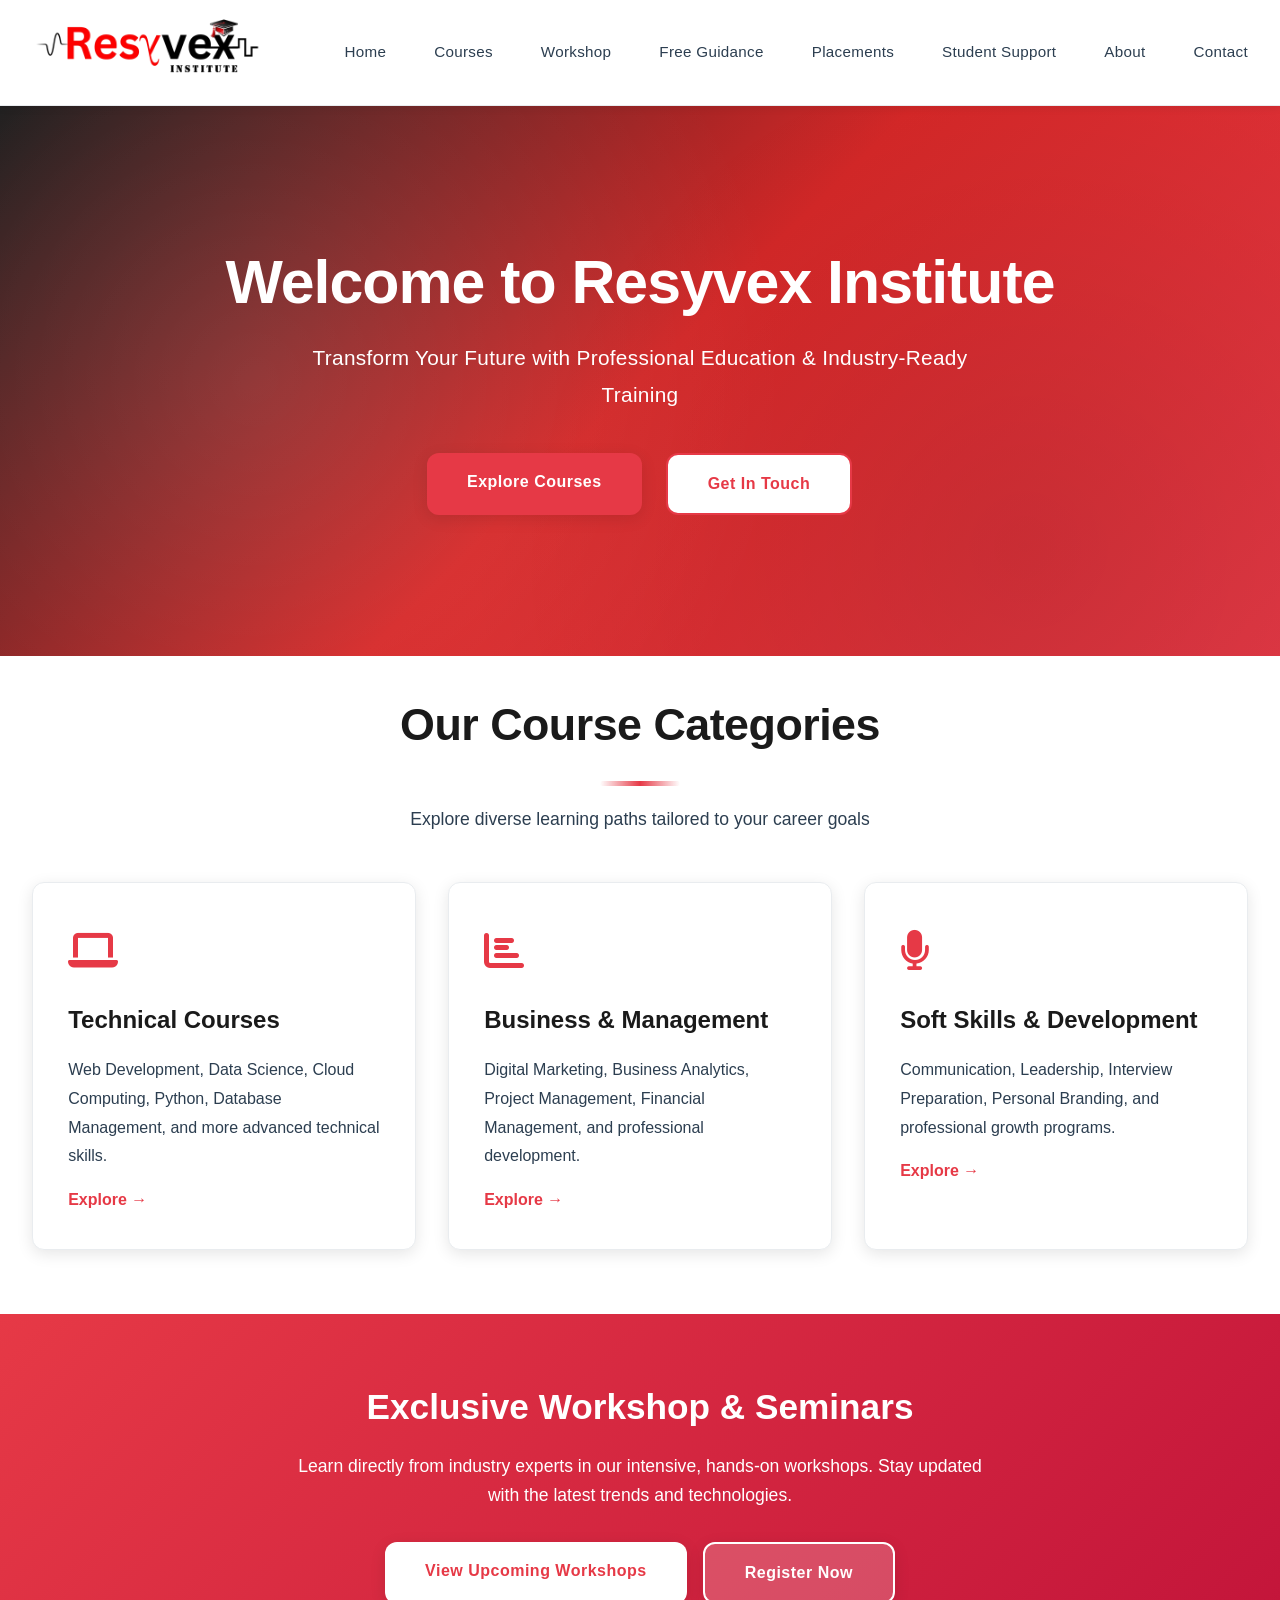
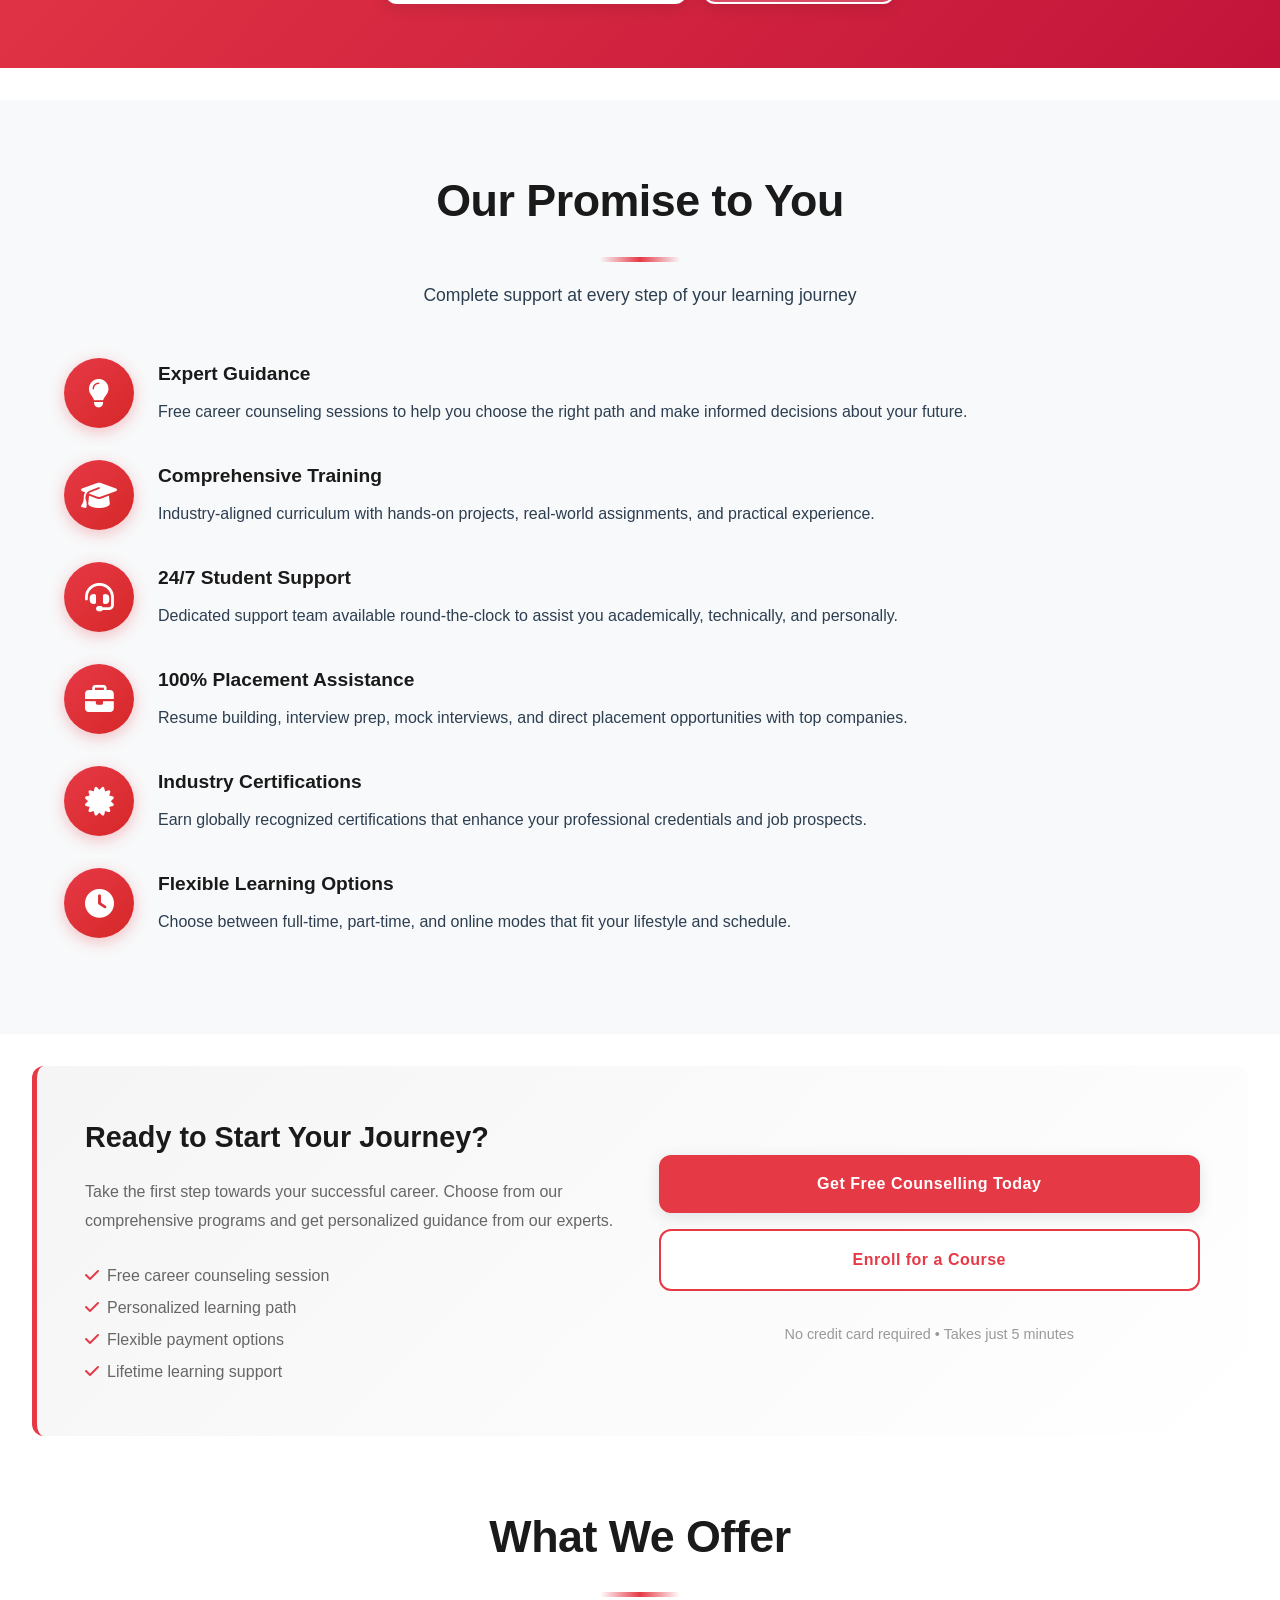
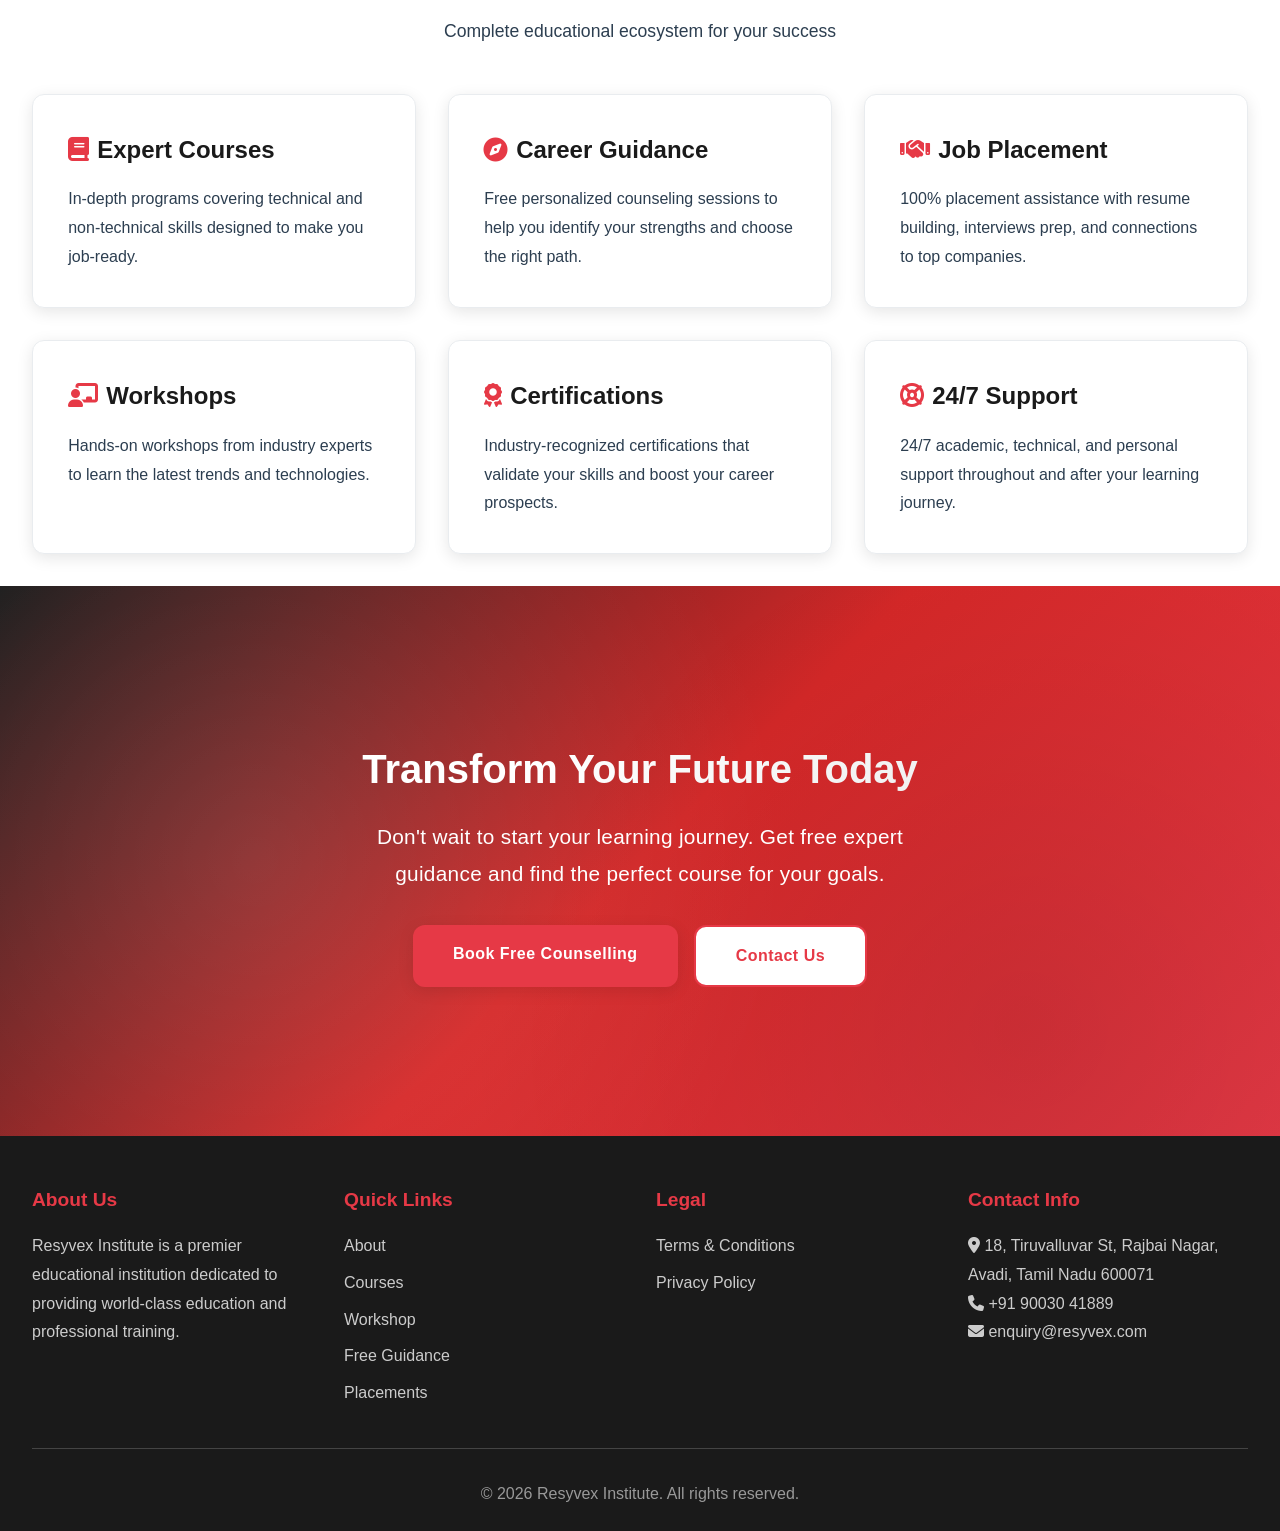
==== index.html @ 6309d935 "SEO Update Co-authored-by: Copilot <copilot@github.com>" ====
<!DOCTYPE html>
<html lang="en">
<head>
    <meta charset="UTF-8">
    <meta name="viewport" content="width=device-width, initial-scale=1.0">
    <meta name="description" content="Resyvex Institute offers professional courses in electronics, embedded systems, PCB design, and more. Industry-aligned training with 95% placement success rate. Enroll now!">
    <meta name="keywords" content="electronics courses, embedded systems training, PCB design, electronics education, online courses, professional training, embedded systems courses, electronics certification">
    <meta name="author" content="Resyvex Institute">
    <meta name="robots" content="index, follow">
    <meta property="og:title" content="Resyvex Institute - Professional Electronics & Embedded Systems Training">
    <meta property="og:description" content="Transform your career with industry-aligned courses in electronics, embedded systems, PCB design, and more. Enroll in professional training programs today.">
    <meta property="og:type" content="website">
    <meta property="og:url" content="https://resyvexinstitute.com/">
    <meta property="og:image" content="https://resyvexinstitute.com/Image/logo.png">
    <meta name="twitter:card" content="summary_large_image">
    <meta name="twitter:title" content="Resyvex Institute - Professional Training Courses">
    <meta name="twitter:description" content="Electronics, embedded systems, and PCB design courses with 95% placement success rate.">
    <meta name="twitter:image" content="https://resyvexinstitute.com/Image/logo.png">
    <link rel="canonical" href="https://resyvexinstitute.com/">
    <title>Resyvex Institute - Professional Education & Training</title>
    <link rel="stylesheet" href="css/styles.css">
    <link rel="stylesheet" href="https://cdnjs.cloudflare.com/ajax/libs/font-awesome/6.4.0/css/all.min.css">
</head>
<body>
    <!-- Header & Navigation -->
    <header>
        <nav class="navbar">
            <a href="/" class="logo"><img src="Image/logo.png" width="230px" alt="Resyvex Institute Logo" srcset=""></a>
            <div class="hamburger">
                <span></span>
                <span></span>
                <span></span>
            </div>
            <ul class="nav-menu">
                <li><a href="/">Home</a></li>
                <li><a href="courses.html">Courses</a></li>
                <li><a href="workshop.html">Workshop</a></li>
                <li><a href="guidance.html">Free Guidance</a></li>
                <li><a href="placements.html">Placements</a></li>
                <li><a href="student-support.html">Student Support</a></li>
                <li><a href="about.html" class="active">About</a></li>
                <li><a href="contact.html">Contact</a></li>
            </ul>
        </nav>
    </header>
    

    <!-- Hero Section -->
    <section class="hero">
        <h1>Welcome to Resyvex Institute</h1>
        <p>Transform Your Future with Professional Education & Industry-Ready Training</p>
        <div class="hero-buttons">
            <a href="courses.html" class="btn btn-primary">Explore Courses</a>
            <a href="contact.html" class="btn btn-secondary">Get In Touch</a>
        </div>
    </section>

    <!-- Course Categories Section -->
    <section class="container py-2">
        <h2 class="section-title">Our Course Categories</h2>
        <p class="section-subtitle">Explore diverse learning paths tailored to your career goals</p>
        
        <div class="card-grid">
            <div class="card" data-animate="fadeInUp">
                <div style="font-size: 2.5rem; color: var(--primary-red); margin-bottom: 1rem;"><i class="fas fa-laptop"></i></div>
                <h3>Technical Courses</h3>
                <p>Web Development, Data Science, Cloud Computing, Python, Database Management, and more advanced technical skills.</p>
                <a href="courses.html" style="color: var(--primary-red); text-decoration: none; font-weight: 600; display: inline-block; margin-top: 1rem;">Explore →</a>
            </div>

            <div class="card" data-animate="fadeInUp" data-delay="0.1s">
                <div style="font-size: 2.5rem; color: var(--primary-red); margin-bottom: 1rem;"><i class="fas fa-chart-bar"></i></div>
                <h3>Business & Management</h3>
                <p>Digital Marketing, Business Analytics, Project Management, Financial Management, and professional development.</p>
                <a href="courses.html" style="color: var(--primary-red); text-decoration: none; font-weight: 600; display: inline-block; margin-top: 1rem;">Explore →</a>
            </div>

            <div class="card" data-animate="fadeInUp" data-delay="0.2s">
                <div style="font-size: 2.5rem; color: var(--primary-red); margin-bottom: 1rem;"><i class="fas fa-microphone"></i></div>
                <h3>Soft Skills & Development</h3>
                <p>Communication, Leadership, Interview Preparation, Personal Branding, and professional growth programs.</p>
                <a href="courses.html" style="color: var(--primary-red); text-decoration: none; font-weight: 600; display: inline-block; margin-top: 1rem;">Explore →</a>
            </div>
        </div>
    </section>

    <!-- Workshop Banner Section -->
    <section style="background: linear-gradient(135deg, var(--primary-red) 0%, #c2143a 100%); padding: 4rem 2rem; margin: 2rem 0;" data-animate="fadeInUp">
        <div class="container" style="text-align: center; color: white;">
            <h2 style="font-size: 2.2rem; margin-bottom: 1rem;">Exclusive Workshop & Seminars</h2>
            <p style="font-size: 1.1rem; margin-bottom: 2rem; max-width: 700px; margin-left: auto; margin-right: auto;">
                Learn directly from industry experts in our intensive, hands-on workshops. Stay updated with the latest trends and technologies.
            </p>
            <div style="display: flex; gap: 1rem; justify-content: center; flex-wrap: wrap;">
                <a href="workshop.html" class="btn" style="background-color: white; color: var(--primary-red); border: none;">View Upcoming Workshops</a>
                <a href="workshop.html#workshop-registration" class="btn" style="background-color: rgba(255, 255, 255, 0.2); color: white; border: 2px solid white;">Register Now</a>
            </div>
        </div>
    </section>

    <!-- Support Promise Section -->
    <section class="features bg-light">
        <div class="container">
            <h2 class="section-title">Our Promise to You</h2>
            <p class="section-subtitle">Complete support at every step of your learning journey</p>
            
            <div class="feature-item">
                <div class="feature-icon"><i class="fas fa-lightbulb"></i></div>
                <div class="feature-content">
                    <h4>Expert Guidance</h4>
                    <p>Free career counseling sessions to help you choose the right path and make informed decisions about your future.</p>
                </div>
            </div>

            <div class="feature-item">
                <div class="feature-icon"><i class="fas fa-graduation-cap"></i></div>
                <div class="feature-content">
                    <h4>Comprehensive Training</h4>
                    <p>Industry-aligned curriculum with hands-on projects, real-world assignments, and practical experience.</p>
                </div>
            </div>

            <div class="feature-item">
                <div class="feature-icon"><i class="fas fa-headset"></i></div>
                <div class="feature-content">
                    <h4>24/7 Student Support</h4>
                    <p>Dedicated support team available round-the-clock to assist you academically, technically, and personally.</p>
                </div>
            </div>

            <div class="feature-item">
                <div class="feature-icon"><i class="fas fa-briefcase"></i></div>
                <div class="feature-content">
                    <h4>100% Placement Assistance</h4>
                    <p>Resume building, interview prep, mock interviews, and direct placement opportunities with top companies.</p>
                </div>
            </div>

            <div class="feature-item">
                <div class="feature-icon"><i class="fas fa-certificate"></i></div>
                <div class="feature-content">
                    <h4>Industry Certifications</h4>
                    <p>Earn globally recognized certifications that enhance your professional credentials and job prospects.</p>
                </div>
            </div>

            <div class="feature-item">
                <div class="feature-icon"><i class="fas fa-clock"></i></div>
                <div class="feature-content">
                    <h4>Flexible Learning Options</h4>
                    <p>Choose between full-time, part-time, and online modes that fit your lifestyle and schedule.</p>
                </div>
            </div>
        </div>
    </section>

    <!-- CTA Section for Admission & Counselling -->
    <section class="container py-2">
        <div style="background: linear-gradient(135deg, #f5f5f5 0%, white 100%); padding: 3rem; border-radius: 12px; border-left: 5px solid var(--primary-red);" data-animate="fadeInLeft">
            <div style="display: grid; grid-template-columns: 1fr 1fr; gap: 2rem; align-items: center;">
                <div>
                    <h2 style="color: var(--dark-black); font-size: 1.8rem; margin-bottom: 1rem;">Ready to Start Your Journey?</h2>
                    <p style="color: #666; line-height: 1.8; margin-bottom: 1.5rem;">
                        Take the first step towards your successful career. Choose from our comprehensive programs and get personalized guidance from our experts.
                    </p>
                    <ul style="list-style: none; color: #666; line-height: 2;">
                        <li><i class="fas fa-check" style="color: var(--primary-red); margin-right: 0.5rem;"></i>Free career counseling session</li>
                        <li><i class="fas fa-check" style="color: var(--primary-red); margin-right: 0.5rem;"></i>Personalized learning path</li>
                        <li><i class="fas fa-check" style="color: var(--primary-red); margin-right: 0.5rem;"></i>Flexible payment options</li>
                        <li><i class="fas fa-check" style="color: var(--primary-red); margin-right: 0.5rem;"></i>Lifetime learning support</li>
                    </ul>
                </div>
                <div style="display: flex; flex-direction: column; gap: 1rem;">
                    <a href="guidance.html" class="btn btn-primary" style="width: 100%; text-align: center; padding: 1rem;">Get Free Counselling Today</a>
                    <a href="contact.html" class="btn btn-secondary" style="width: 100%; text-align: center; padding: 1rem;">Enroll for a Course</a>
                    <p style="text-align: center; color: #999; font-size: 0.9rem; margin-top: 1rem;">No credit card required • Takes just 5 minutes</p>
                </div>
            </div>
        </div>
    </section>

    <!--  Statistics Section - Uncomment and update with real data if needed
    <section class="bg-light py-2">
        <div class="container">
            <h2 class="section-title">Why Thousands Trust Us</h2>
            
            <div class="stats-grid">
                <div class="stat-box">
                    <div class="stat-number">500+</div>
                    <div class="stat-label">Students Trained</div>
                </div>
                <div class="stat-box">
                    <div class="stat-number">25+</div>
                    <div class="stat-label">Expert Instructors</div>
                </div>
                <div class="stat-box">
                    <div class="stat-number">40+</div>
                    <div class="stat-label">Professional Courses</div>
                </div>
                <div class="stat-box">
                    <div class="stat-number">95%</div>
                    <div class="stat-label">Placement Success</div>
                </div>
            </div>
        </div>
    </section> -->

    <!-- Our Services Section -->
    <section class="container py-2">
        <h2 class="section-title">What We Offer</h2>
        <p class="section-subtitle">Complete educational ecosystem for your success</p>
        
        <div class="card-grid">
            <div class="card" data-animate="fadeInUp">
                <h3><i class="fas fa-book" style="color: var(--primary-red); margin-right: 0.5rem;"></i>Expert Courses</h3>
                <p>In-depth programs covering technical and non-technical skills designed to make you job-ready.</p>
            </div>

            <div class="card" data-animate="fadeInUp" data-delay="0.1s">
                <h3><i class="fas fa-compass" style="color: var(--primary-red); margin-right: 0.5rem;"></i>Career Guidance</h3>
                <p>Free personalized counseling sessions to help you identify your strengths and choose the right path.</p>
            </div>

            <div class="card" data-animate="fadeInUp" data-delay="0.2s">
                <h3><i class="fas fa-handshake" style="color: var(--primary-red); margin-right: 0.5rem;"></i>Job Placement</h3>
                <p>100% placement assistance with resume building, interviews prep, and connections to top companies.</p>
            </div>

            <div class="card" data-animate="fadeInUp" data-delay="0.3s">
                <h3><i class="fas fa-chalkboard-user" style="color: var(--primary-red); margin-right: 0.5rem;"></i>Workshops</h3>
                <p>Hands-on workshops from industry experts to learn the latest trends and technologies.</p>
            </div>

            <div class="card" data-animate="fadeInUp" data-delay="0.4s">
                <h3><i class="fas fa-award" style="color: var(--primary-red); margin-right: 0.5rem;"></i>Certifications</h3>
                <p>Industry-recognized certifications that validate your skills and boost your career prospects.</p>
            </div>

            <div class="card">
                <h3><i class="fas fa-life-ring" style="color: var(--primary-red); margin-right: 0.5rem;"></i>24/7 Support</h3>
                <p>24/7 academic, technical, and personal support throughout and after your learning journey.</p>
            </div>
        </div>
    </section>

    <!-- Final CTA Section -->
    <section class="hero" style="padding: 4rem 2rem;">
        <h2 style="font-size: 2.5rem; margin-bottom: 1rem;">Transform Your Future Today</h2>
        <p style="margin-bottom: 2rem; max-width: 600px;">Don't wait to start your learning journey. Get free expert guidance and find the perfect course for your goals.</p>
        <div style="display: flex; gap: 1rem; justify-content: center; flex-wrap: wrap;">
            <a href="guidance.html" class="btn btn-primary">Book Free Counselling</a>
            <a href="contact.html" class="btn btn-secondary">Contact Us</a>
        </div>
    </section>

    <!-- Footer -->
    <footer>
        <div class="footer-container">
            <div class="footer-grid">
                <div class="footer-section">
                    <h4>About Us</h4>
                    <p>Resyvex Institute is a premier educational institution dedicated to providing world-class education and professional training.</p>
                </div>

                <div class="footer-section">
                    <h4>Quick Links</h4>
                    <ul>
                        <li><a href="about.html">About</a></li>
                        <li><a href="courses.html">Courses</a></li>
                        <li><a href="workshop.html">Workshop</a></li>
                        <li><a href="guidance.html">Free Guidance</a></li>
                        <li><a href="placements.html">Placements</a></li>
                    </ul>
                </div>

                <div class="footer-section">
                    <h4>Legal</h4>
                    <ul>
                        <li><a href="terms.html">Terms & Conditions</a></li>
                        <li><a href="privacy.html">Privacy Policy</a></li>
                    </ul>
                </div>

                <div class="footer-section">
                    <h4>Contact Info</h4>
                    <p><i class="fas fa-map-marker-alt"></i> 18, Tiruvalluvar St, Rajbai Nagar, Avadi, Tamil Nadu 600071</p>
                    <p><i class="fas fa-phone"></i> +91 90030 41889</p>
                    <p><i class="fas fa-envelope"></i> enquiry@resyvex.com</p>
                </div>
            </div>

            <div class="footer-bottom">
               <p>&copy; 2026 Resyvex Institute. All rights reserved.</p>
                 
            </div>
        </div>
    </footer>

    <script src="js/script.js"></script>
</body>
</html>
---- css/styles.css ----
/* ========================================
   Resyvex Institute - Main Stylesheet
   Color Scheme: White, Red (#E63946), Black (#1a1a1a)
   ======================================== */

* {
  margin: 0;
  padding: 0;
  box-sizing: border-box;
}

:root {
  --primary-red: #E63946;
  --primary-red-dark: #d62828;
  --dark-black: #1a1a1a;
  --light-white: #ffffff;
  --gray-light: #f8f9fa;
  --gray-medium: #e9ecef;
  --gray-dark: #6c757d;
  --text-dark: #2c3e50;
  --border-radius: 12px;
  --transition: all 0.3s ease;
  --shadow-sm: 0 2px 8px rgba(0, 0, 0, 0.08);
  --shadow-md: 0 4px 16px rgba(0, 0, 0, 0.1);
  --shadow-lg: 0 10px 32px rgba(0, 0, 0, 0.12);
}

html {
  scroll-behavior: smooth;
}

body {
  font-family: -apple-system, BlinkMacSystemFont, 'Segoe UI', Roboto, 'Helvetica Neue', Arial, sans-serif;
  line-height: 1.65;
  color: var(--text-dark);
  background-color: var(--light-white);
  -webkit-font-smoothing: antialiased;
  -moz-osx-font-smoothing: grayscale;
}

/* ========================================
   ANIMATIONS & KEYFRAMES
   ======================================== */

@keyframes fadeInUp {
  from {
    opacity: 0;
    transform: translateY(30px);
  }
  to {
    opacity: 1;
    transform: translateY(0);
  }
}

@keyframes fadeInDown {
  from {
    opacity: 0;
    transform: translateY(-30px);
  }
  to {
    opacity: 1;
    transform: translateY(0);
  }
}

@keyframes fadeInLeft {
  from {
    opacity: 0;
    transform: translateX(-30px);
  }
  to {
    opacity: 1;
    transform: translateX(0);
  }
}

@keyframes fadeInRight {
  from {
    opacity: 0;
    transform: translateX(30px);
  }
  to {
    opacity: 1;
    transform: translateX(0);
  }
}

@keyframes slideIn {
  from {
    opacity: 0;
    transform: translateX(-100px);
  }
  to {
    opacity: 1;
    transform: translateX(0);
  }
}

@keyframes slideUp {
  from {
    opacity: 0;
    transform: translateY(40px);
  }
  to {
    opacity: 1;
    transform: translateY(0);
  }
}

@keyframes popIn {
  0% {
    opacity: 0;
    transform: scale(0.8);
  }
  50% {
    transform: scale(1.05);
  }
  100% {
    opacity: 1;
    transform: scale(1);
  }
}

@keyframes pulse {
  0%, 100% {
    opacity: 1;
  }
  50% {
    opacity: 0.7;
  }
}

@keyframes float {
  0%, 100% {
    transform: translateY(0px);
  }
  50% {
    transform: translateY(-10px);
  }
}

@keyframes glow {
  0%, 100% {
    box-shadow: 0 4px 15px rgba(230, 57, 70, 0.3);
  }
  50% {
    box-shadow: 0 4px 25px rgba(230, 57, 70, 0.5);
  }
}

@keyframes shimmer {
  0% {
    background-position: -1000px 0;
  }
  100% {
    background-position: 1000px 0;
  }
}

@keyframes slideInFromLeft {
  from {
    opacity: 0;
    transform: translateX(-50px);
  }
  to {
    opacity: 1;
    transform: translateX(0);
  }
}

@keyframes slideInFromRight {
  from {
    opacity: 0;
    transform: translateX(50px);
  }
  to {
    opacity: 1;
    transform: translateX(0);
  }
}

/* Animation utility classes */
.animate-fadeInUp {
  animation: fadeInUp 0.5s ease-out forwards;
}

.animate-fadeInDown {
  animation: fadeInDown 0.5s ease-out forwards;
}

.animate-fadeInLeft {
  animation: fadeInLeft 0.5s ease-out forwards;
}

.animate-fadeInRight {
  animation: fadeInRight 0.5s ease-out forwards;
}

.animate-slideUp {
  animation: slideUp 0.4s ease-out forwards;
}

.animate-popIn {
  animation: popIn 0.35s ease-out forwards;
}

.animate-float {
  animation: float 2s ease-in-out infinite;
}

.animate-pulse {
  animation: pulse 1.2s ease-in-out infinite;
}

.animate-glow {
  animation: glow 1.2s ease-in-out infinite;
}

[data-animate] {
  opacity: 0;
}

[data-animate].animate-fadeInUp,
[data-animate].animate-fadeInDown,
[data-animate].animate-fadeInLeft,
[data-animate].animate-fadeInRight,
[data-animate].animate-slideUp,
[data-animate].animate-popIn {
  opacity: 1;
}

/* Make sure cards without data-animate still appear */
.card {
  opacity: 1;
}

.feature-item[data-animate] {
  opacity: 0;
}

.feature-item[data-animate].animate-slideInFromLeft {
  opacity: 1;
}

.course-item[data-animate],
.workshop-item[data-animate] {
  opacity: 0;
}

.course-item[data-animate].animate-slideInFromLeft,
.workshop-item[data-animate].animate-slideInFromLeft {
  opacity: 1;
}

.stat-box[data-animate] {
  opacity: 0;
}

.stat-box[data-animate].animate-popIn {
  opacity: 1;
}

/* ========================================
   HEADER & NAVIGATION
   ======================================== */

header {
  background-color: var(--light-white);
  border-bottom: 1px solid var(--gray-medium);
  position: sticky;
  top: 0;
  z-index: 1000;
  box-shadow: var(--shadow-sm);
  backdrop-filter: blur(10px);
  background-color: rgba(255, 255, 255, 0.95);
}

.navbar {
  max-width: 1400px;
  margin: 0 auto;
  padding: 1.2rem 2rem;
  display: flex;
  justify-content: space-between;
  align-items: center;
}

.logo {
  font-size: 1.4rem;
  font-weight: 700;
  color: var(--dark-black);
  text-decoration: none;
  letter-spacing: -0.8px;
  background: linear-gradient(135deg, var(--dark-black) 0%, var(--primary-red) 100%);
  -webkit-background-clip: text;
  -webkit-text-fill-color: transparent;
  background-clip: text;
}

.logo span {
  color: var(--primary-red);
}

.nav-menu {
  display: flex;
  list-style: none;
  gap: 3rem;
  align-items: center;
  margin-left: auto;
}

.nav-menu a {
  text-decoration: none;
  color: var(--text-dark);
  font-weight: 500;
  font-size: 0.95rem;
  transition: var(--transition);
  position: relative;
  padding: 0.5rem 0;
  letter-spacing: 0.3px;
}

.nav-menu a::after {
  content: '';
  position: absolute;
  bottom: 0;
  left: 0;
  width: 0;
  height: 2px;
  background-color: var(--primary-red);
  transition: width 0.3s ease;
}

.nav-menu a:hover {
  color: var(--primary-red);
}

.nav-menu a:hover::after {
  width: 100%;
}

.nav-menu a.active {
  color: var(--primary-red);
  font-weight: 600;
}

.nav-menu a.active::after {
  width: 100%;
}

.hamburger {
  display: none;
  flex-direction: column;
  cursor: pointer;
}

.hamburger span {
  width: 25px;
  height: 3px;
  background-color: var(--dark-black);
  margin: 5px 0;
  transition: var(--transition);
  border-radius: 2px;
}

/* ========================================
   HERO SECTION
   ======================================== */

.hero {
  background: linear-gradient(135deg, var(--dark-black) 0%, var(--primary-red-dark) 50%, var(--primary-red) 100%);
  color: var(--light-white);
  padding: 8rem 2rem;
  text-align: center;
  min-height: 550px;
  display: flex;
  flex-direction: column;
  justify-content: center;
  align-items: center;
  position: relative;
  overflow: hidden;
}

.hero::before {
  content: '';
  position: absolute;
  top: 0;
  left: 0;
  right: 0;
  bottom: 0;
  background: radial-gradient(circle at 20% 50%, rgba(255, 255, 255, 0.1) 0%, transparent 50%),
              radial-gradient(circle at 80% 80%, rgba(0, 0, 0, 0.1) 0%, transparent 50%);
  pointer-events: none;
}

.hero h1 {
  font-size: 3.8rem;
  margin-bottom: 1.2rem;
  font-weight: 800;
  letter-spacing: -1px;
  position: relative;
  z-index: 1;
  line-height: 1.2;
  animation: fadeInDown 0.5s ease-out;
}

.hero p {
  font-size: 1.3rem;
  margin-bottom: 2.5rem;
  max-width: 700px;
  line-height: 1.8;
  position: relative;
  z-index: 1;
  font-weight: 300;
  letter-spacing: 0.3px;
  animation: fadeInUp 0.5s ease-out 0.15s both;
}

.hero-buttons {
  display: flex;
  gap: 1.5rem;
  justify-content: center;
  flex-wrap: wrap;
  animation: popIn 0.35s ease-out 0.3s both;
}

/* ========================================
   BUTTONS
   ======================================== */

.btn {
  padding: 1rem 2.5rem;
  font-size: 1rem;
  font-weight: 600;
  border: none;
  border-radius: var(--border-radius);
  cursor: pointer;
  transition: var(--transition);
  text-decoration: none;
  display: inline-block;
  text-align: center;
  letter-spacing: 0.5px;
  box-shadow: var(--shadow-md);
}

.btn-primary {
  background-color: var(--primary-red);
  color: var(--light-white);
  position: relative;
  overflow: hidden;
}

.btn-primary::before {
  content: '';
  position: absolute;
  top: 0;
  left: -100%;
  width: 100%;
  height: 100%;
  background: rgba(255, 255, 255, 0.2);
  transition: left 0.3s ease;
}

.btn-primary:hover::before {
  left: 100%;
}

.btn-primary:hover {
  background-color: var(--primary-red-dark);
  transform: translateY(-3px);
  box-shadow: 0 12px 24px rgba(230, 57, 70, 0.35);
}

.btn-secondary {
  background-color: var(--light-white);
  color: var(--primary-red);
  border: 2px solid var(--primary-red);
  box-shadow: none;
  transition: var(--transition);
  position: relative;
  overflow: hidden;
}

.btn-secondary::before {
  content: '';
  position: absolute;
  top: 0;
  left: -100%;
  width: 100%;
  height: 100%;
  background: var(--primary-red);
  z-index: -1;
  transition: left 0.3s ease;
}

.btn-secondary:hover {
  background-color: var(--primary-red);
  color: var(--light-white);
  box-shadow: var(--shadow-lg);
  transform: translateY(-2px);
}

/* ========================================
   SECTIONS & CONTAINERS
   ======================================== */

.container {
  max-width: 1400px;
  margin: 0 auto;
  padding: 0 2rem;
}

section {
  padding: 4rem 2rem;
}

.section-title {
  font-size: 2.8rem;
  color: var(--dark-black);
  margin-bottom: 1.2rem;
  text-align: center;
  position: relative;
  padding-bottom: 1.5rem;
  font-weight: 800;
  letter-spacing: -0.5px;
}

.section-title::after {
  content: '';
  position: absolute;
  bottom: 0;
  left: 50%;
  transform: translateX(-50%);
  width: 80px;
  height: 5px;
  background: linear-gradient(90deg, transparent 0%, var(--primary-red) 50%, transparent 100%);
  border-radius: 3px;
}

.section-subtitle {
  text-align: center;
  color: var(--text-dark);
  margin-bottom: 3rem;
  font-size: 1.1rem;
  max-width: 800px;
  margin-left: auto;
  margin-right: auto;
}

/* ========================================
   CARDS & GRID LAYOUTS
   ======================================== */

.card-grid {
  display: grid;
  grid-template-columns: repeat(auto-fit, minmax(300px, 1fr));
  gap: 2rem;
}

.card {
  background-color: var(--light-white);
  border: 1px solid var(--gray-medium);
  border-radius: var(--border-radius);
  padding: 2.2rem;
  transition: var(--transition);
  box-shadow: var(--shadow-md);
  position: relative;
  overflow: hidden;
}

.card::before {
  content: '';
  position: absolute;
  top: -50%;
  right: -50%;
  width: 100%;
  height: 100%;
  background: linear-gradient(135deg, transparent 0%, rgba(230, 57, 70, 0.1) 50%, transparent 100%);
  opacity: 0;
  transition: opacity 0.3s ease;
  pointer-events: none;
}

.card:hover::before {
  opacity: 1;
}

.card:hover {
  transform: translateY(-8px);
  box-shadow: 0 20px 40px rgba(230, 57, 70, 0.15);
  border-color: var(--primary-red);
}

.card h3 {
  color: var(--dark-black);
  margin-bottom: 1rem;
  font-size: 1.5rem;
}

.card p {
  color: var(--text-dark);
  line-height: 1.8;
}

/* ========================================
   FEATURES SECTION
   ======================================== */

.features {
  background-color: var(--gray-light);
}

.feature-item {
  display: flex;
  gap: 1.5rem;
  margin-bottom: 2rem;
  animation: slideInFromLeft 0.5s ease-out forwards;
  opacity: 0;
}

.feature-item:nth-child(1) { animation-delay: 0.1s; }
.feature-item:nth-child(2) { animation-delay: 0.2s; }
.feature-item:nth-child(3) { animation-delay: 0.3s; }
.feature-item:nth-child(4) { animation-delay: 0.4s; }

.feature-icon {
  width: 70px;
  height: 70px;
  background: linear-gradient(135deg, var(--primary-red) 0%, var(--primary-red-dark) 100%);
  color: var(--light-white);
  border-radius: 50%;
  display: flex;
  align-items: center;
  justify-content: center;
  font-size: 1.8rem;
  flex-shrink: 0;
  font-weight: bold;
  box-shadow: 0 4px 15px rgba(230, 57, 70, 0.3);
  transition: var(--transition);
}

.feature-item:hover .feature-icon {
  animation: float 0.8s ease-in-out infinite;
  box-shadow: 0 8px 25px rgba(230, 57, 70, 0.5);
  transform: scale(1.1);
}

.feature-content h4 {
  color: var(--dark-black);
  margin-bottom: 0.5rem;
  font-size: 1.2rem;
}

.feature-content p {
  color: var(--text-dark);
  line-height: 1.7;
}

/* ========================================
   FORM STYLES
   ======================================== */

.contact-form {
  max-width: 600px;
  margin: 0 auto;
}

.form-group {
  margin-bottom: 1.5rem;
}

.form-group label {
  display: block;
  margin-bottom: 0.5rem;
  color: var(--dark-black);
  font-weight: 600;
}

.form-group input,
.form-group textarea,
.form-group select {
  width: 100%;
  padding: 0.9rem;
  border: 1.5px solid var(--gray-medium);
  border-radius: var(--border-radius);
  font-family: inherit;
  font-size: 1rem;
  transition: var(--transition);
  background-color: var(--light-white);
  animation: fadeInUp 0.4s ease-out forwards;
  opacity: 0;
}

.form-group:nth-child(1) input,
.form-group:nth-child(1) textarea,
.form-group:nth-child(1) select { animation-delay: 0.1s; }

.form-group:nth-child(2) input,
.form-group:nth-child(2) textarea,
.form-group:nth-child(2) select { animation-delay: 0.2s; }

.form-group:nth-child(3) input,
.form-group:nth-child(3) textarea,
.form-group:nth-child(3) select { animation-delay: 0.3s; }

.form-group:nth-child(4) input,
.form-group:nth-child(4) textarea,
.form-group:nth-child(4) select { animation-delay: 0.4s; }

.form-group:nth-child(5) input,
.form-group:nth-child(5) textarea,
.form-group:nth-child(5) select { animation-delay: 0.5s; }

.form-group input:focus,
.form-group textarea:focus,
.form-group select:focus {
  outline: none;
  border-color: var(--primary-red);
  box-shadow: 0 0 0 4px rgba(230, 57, 70, 0.08);
  background-color: rgba(230, 57, 70, 0.01);
  transform: scale(1.02);
}

.form-group textarea {
  resize: vertical;
  min-height: 150px;
}

/* ========================================
   FOOTER
   ======================================== */

footer {
  background-color: var(--dark-black);
  color: var(--light-white);
  padding: 3rem 2rem 1rem;
}

.footer-container {
  max-width: 1400px;
  margin: 0 auto;
}

.footer-grid {
  display: grid;
  grid-template-columns: repeat(auto-fit, minmax(280px, 1fr));
  gap: 2rem;
  margin-bottom: 2rem;
}

.footer-section h4 {
  color: var(--primary-red);
  margin-bottom: 1rem;
  font-size: 1.2rem;
}

.footer-section p,
.footer-section a {
  color: #cccccc;
  text-decoration: none;
  line-height: 1.8;
}

.footer-section a:hover {
  color: var(--primary-red);
  text-decoration: underline;
}

.footer-section ul {
  list-style: none;
}

.footer-section li {
  margin-bottom: 0.5rem;
}

.footer-bottom {
  border-top: 1px solid #444;
  padding-top: 2rem;
  text-align: center;
  color: #999;
}

.footer-bottom p {
  margin-bottom: 0.5rem;
}

/* ========================================
   RESPONSIVE DESIGN
   ======================================== */

@media (max-width: 768px) {
  .hamburger {
    display: flex;
  }

  .nav-menu {
    position: absolute;
    left: -100%;
    top: 70px;
    flex-direction: column;
    background-color: var(--light-white);
    width: 100%;
    text-align: center;
    transition: 0.3s;
    box-shadow: 0 10px 27px rgba(0, 0, 0, 0.05);
    padding: 2rem 0;
    gap: 0;
  }

  .nav-menu.active {
    left: 0;
  }

  .nav-menu li {
    margin: 1rem 0;
  }

  .hero h1 {
    font-size: 2.5rem;
  }

  .hero p {
    font-size: 1.1rem;
  }

  .section-title {
    font-size: 2rem;
  }

  .hero-buttons {
    flex-direction: column;
    align-items: center;
  }

  .btn {
    width: 100%;
    max-width: 300px;
  }

  .feature-item {
    flex-direction: column;
    align-items: center;
    text-align: center;
  }

  .feature-icon {
    margin: 0 auto;
  }

  .card-grid {
    grid-template-columns: 1fr;
  }
}

@media (max-width: 480px) {
  .navbar {
    padding: 1rem;
  }

  .logo {
    font-size: 1.3rem;
  }

  .hero {
    padding: 4rem 1rem;
    min-height: 400px;
  }

  .hero h1 {
    font-size: 2rem;
  }

  .section-title {
    font-size: 1.8rem;
  }

  section {
    padding: 2rem 1rem;
  }

  .card {
    padding: 1.5rem;
  }
}

/* ========================================
   UTILITY CLASSES
   ======================================== */

.text-center {
  text-align: center;
}

.text-red {
  color: var(--primary-red);
}

.text-black {
  color: var(--dark-black);
}

.bg-light {
  background-color: var(--gray-light);
}

.bg-white {
  background-color: var(--light-white);
}

.mb-1 { margin-bottom: 1rem; }
.mb-2 { margin-bottom: 2rem; }
.mb-3 { margin-bottom: 3rem; }

.mt-1 { margin-top: 1rem; }
.mt-2 { margin-top: 2rem; }
.mt-3 { margin-top: 3rem; }

.px-2 { padding-left: 2rem; padding-right: 2rem; }
.py-2 { padding-top: 2rem; padding-bottom: 2rem; }

.hidden {
  display: none;
}

/* ========================================
   SPECIAL PAGE STYLES
   ======================================== */

.course-item,
.workshop-item {
  background-color: var(--light-white);
  border-left: 5px solid var(--primary-red);
  padding: 1.8rem;
  margin-bottom: 1.5rem;
  border-radius: 8px;
  box-shadow: var(--shadow-md);
  transition: var(--transition);
  animation: slideInFromLeft 0.4s ease-out forwards;
  opacity: 0;
  position: relative;
  overflow: hidden;
}

.course-item::before,
.workshop-item::before {
  content: '';
  position: absolute;
  top: 0;
  left: -100%;
  width: 100%;
  height: 4px;
  background: linear-gradient(90deg, transparent, var(--primary-red), transparent);
  transition: left 0.4s ease;
}

.course-item:hover::before,
.workshop-item:hover::before {
  left: 100%;
}

.course-item:nth-child(1),
.workshop-item:nth-child(1) { animation-delay: 0.1s; }

.course-item:nth-child(2),
.workshop-item:nth-child(2) { animation-delay: 0.2s; }

.course-item:nth-child(3),
.workshop-item:nth-child(3) { animation-delay: 0.3s; }

.course-item:nth-child(4),
.workshop-item:nth-child(4) { animation-delay: 0.4s; }

.course-item:nth-child(5),
.workshop-item:nth-child(5) { animation-delay: 0.5s; }

.course-item:hover,
.workshop-item:hover {
  box-shadow: var(--shadow-lg);
  transform: translateX(4px);
}

.course-item h4,
.workshop-item h4 {
  color: var(--dark-black);
  margin-bottom: 0.5rem;
  font-size: 1.2rem;
}

.course-item .duration,
.workshop-item .duration {
  display: inline-block;
  background-color: var(--primary-red);
  color: var(--light-white);
  padding: 0.25rem 0.75rem;
  border-radius: 20px;
  font-size: 0.85rem;
  margin-top: 0.5rem;
}

.stats-grid {
  display: grid;
  grid-template-columns: repeat(auto-fit, minmax(200px, 1fr));
  gap: 2rem;
  text-align: center;
  margin: 2rem 0;
}

.stat-box {
  background-color: var(--gray-light);
  padding: 2rem;
  border-radius: var(--border-radius);
  border-top: 4px solid var(--primary-red);
  animation: popIn 0.35s ease-out forwards;
  opacity: 0;
  transition: var(--transition);
}

.stat-box:nth-child(1) { animation-delay: 0.1s; }
.stat-box:nth-child(2) { animation-delay: 0.2s; }
.stat-box:nth-child(3) { animation-delay: 0.3s; }
.stat-box:nth-child(4) { animation-delay: 0.4s; }

.stat-box:hover {
  transform: translateY(-10px) scale(1.02);
  box-shadow: 0 20px 40px rgba(230, 57, 70, 0.2);
}

.stat-number {
  font-size: 2.5rem;
  color: var(--primary-red);
  font-weight: 700;
  margin-bottom: 0.5rem;
  animation: fadeInUp 0.5s ease-out forwards;
  opacity: 0;
}

.stat-label {
  color: var(--dark-black);
  font-weight: 600;
}

/* ========================================
   RESPONSIVE IMPROVEMENTS FOR HOME PAGE
   ======================================== */

@media (max-width: 1024px) {
  .nav-menu {
    gap: 2rem;
  }
}

@media (max-width: 768px) {
  .nav-menu {
    gap: 1.5rem;
    margin-left: auto;
  }

  .nav-menu a {
    font-size: 0.85rem;
    padding: 0.3rem 0;
  }

  .section-title {
    font-size: 1.8rem;
  }

  section {
    padding: 2rem 1rem;
  }

  .card {
    padding: 1.5rem;
  }
}

@media (max-width: 640px) {
  .navbar {
    padding: 1rem;
  }

  .logo {
    font-size: 1.3rem;
  }

  .nav-menu {
    position: absolute;
    left: 0;
    top: 70px;
    flex-direction: column;
    background-color: var(--light-white);
    width: 100%;
    text-align: left;
    transition: 0.3s;
    box-shadow: 0 10px 27px rgba(0, 0, 0, 0.1);
    padding: 2rem 0;
    gap: 0;
    margin-left: 0;
    display: none;
  }

  .nav-menu.active {
    display: flex;
  }

  .nav-menu li {
    margin: 0;
    padding: 1rem 2rem;
  }

  .nav-menu a {
    padding: 0;
    font-size: 1rem;
  }
}
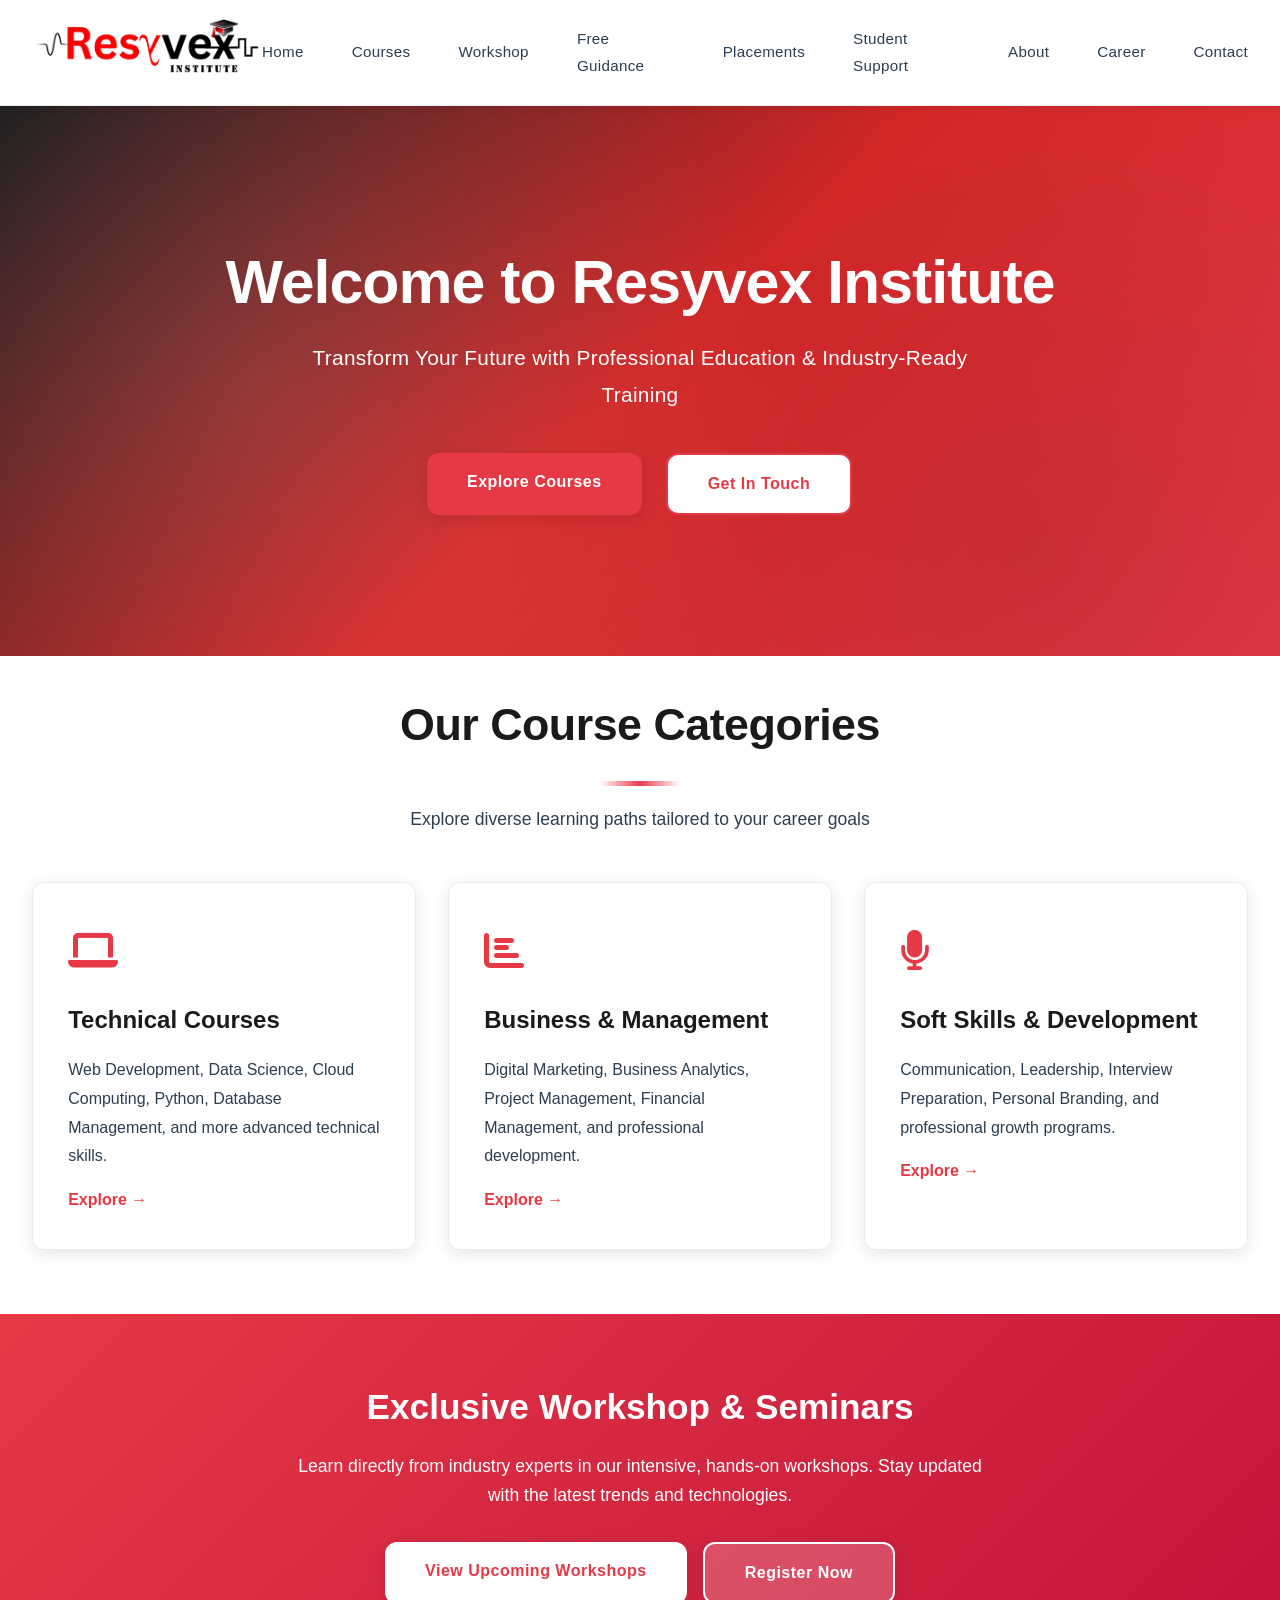
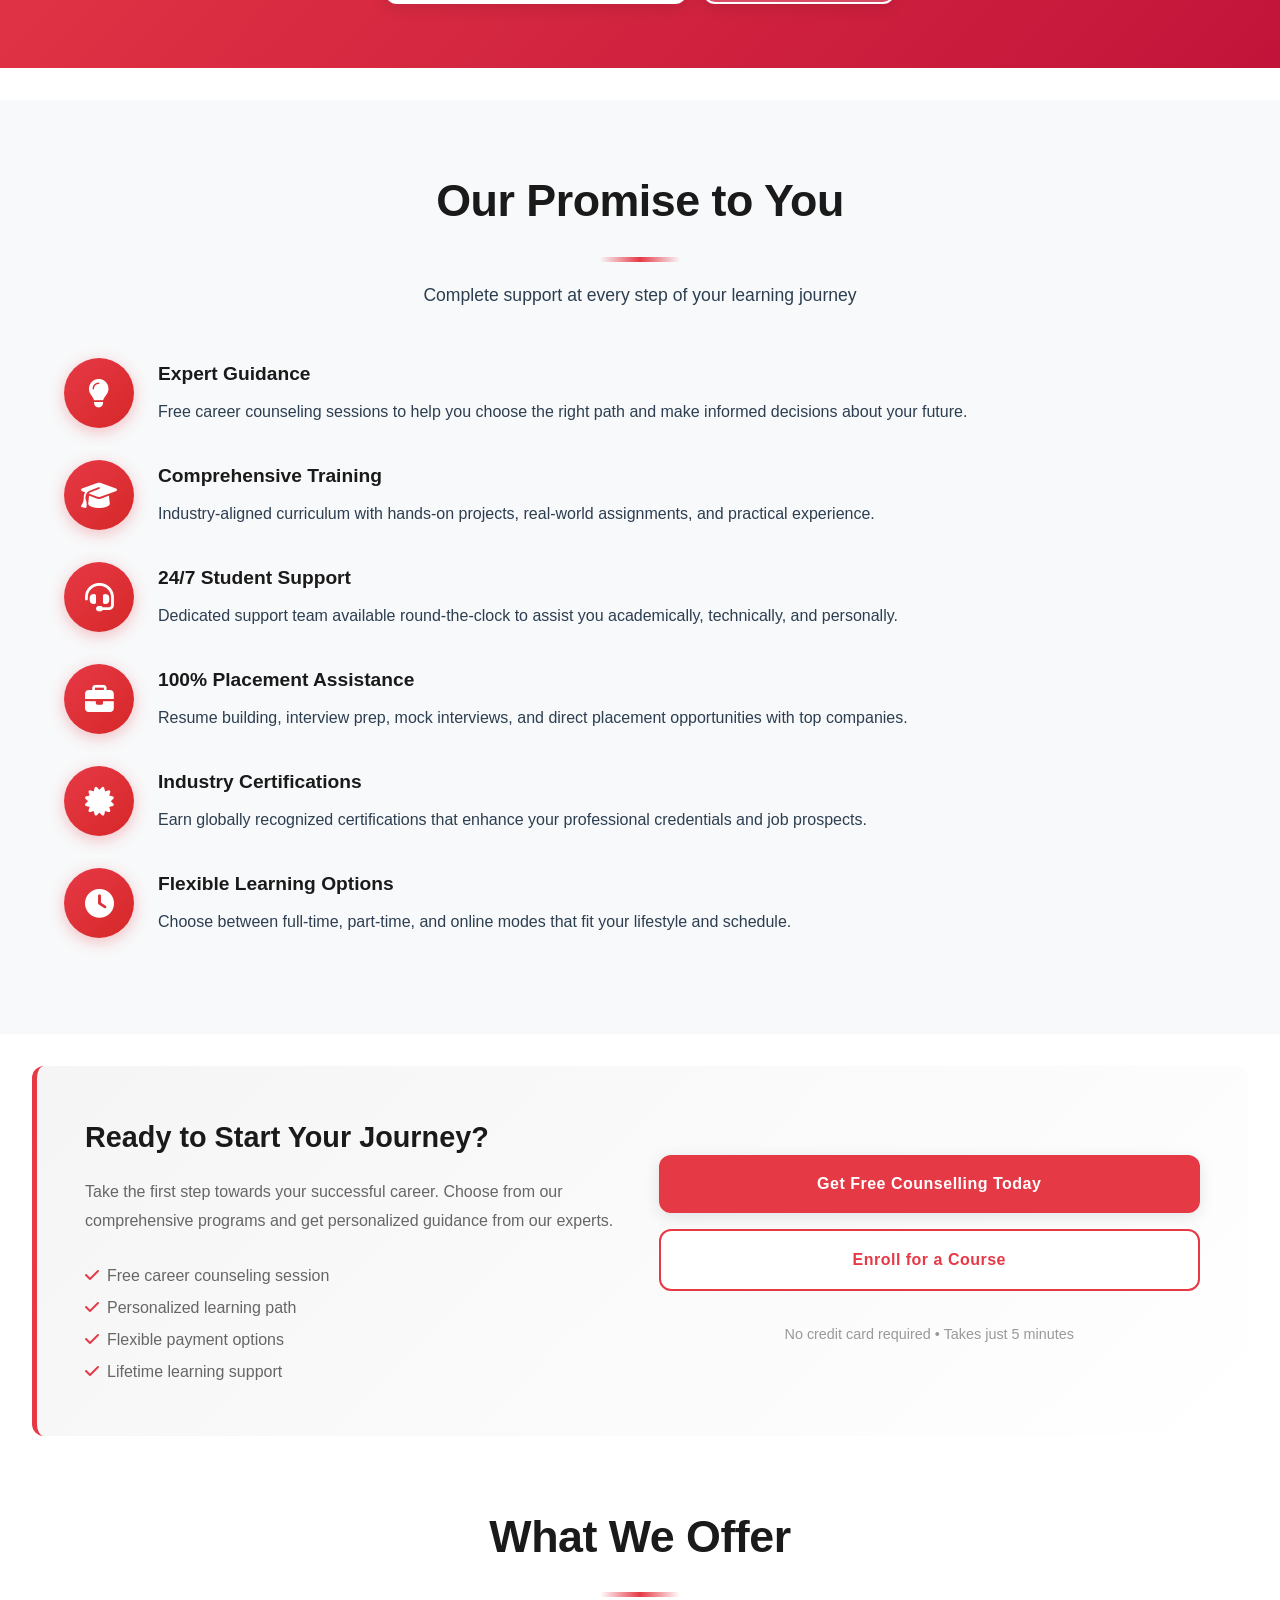
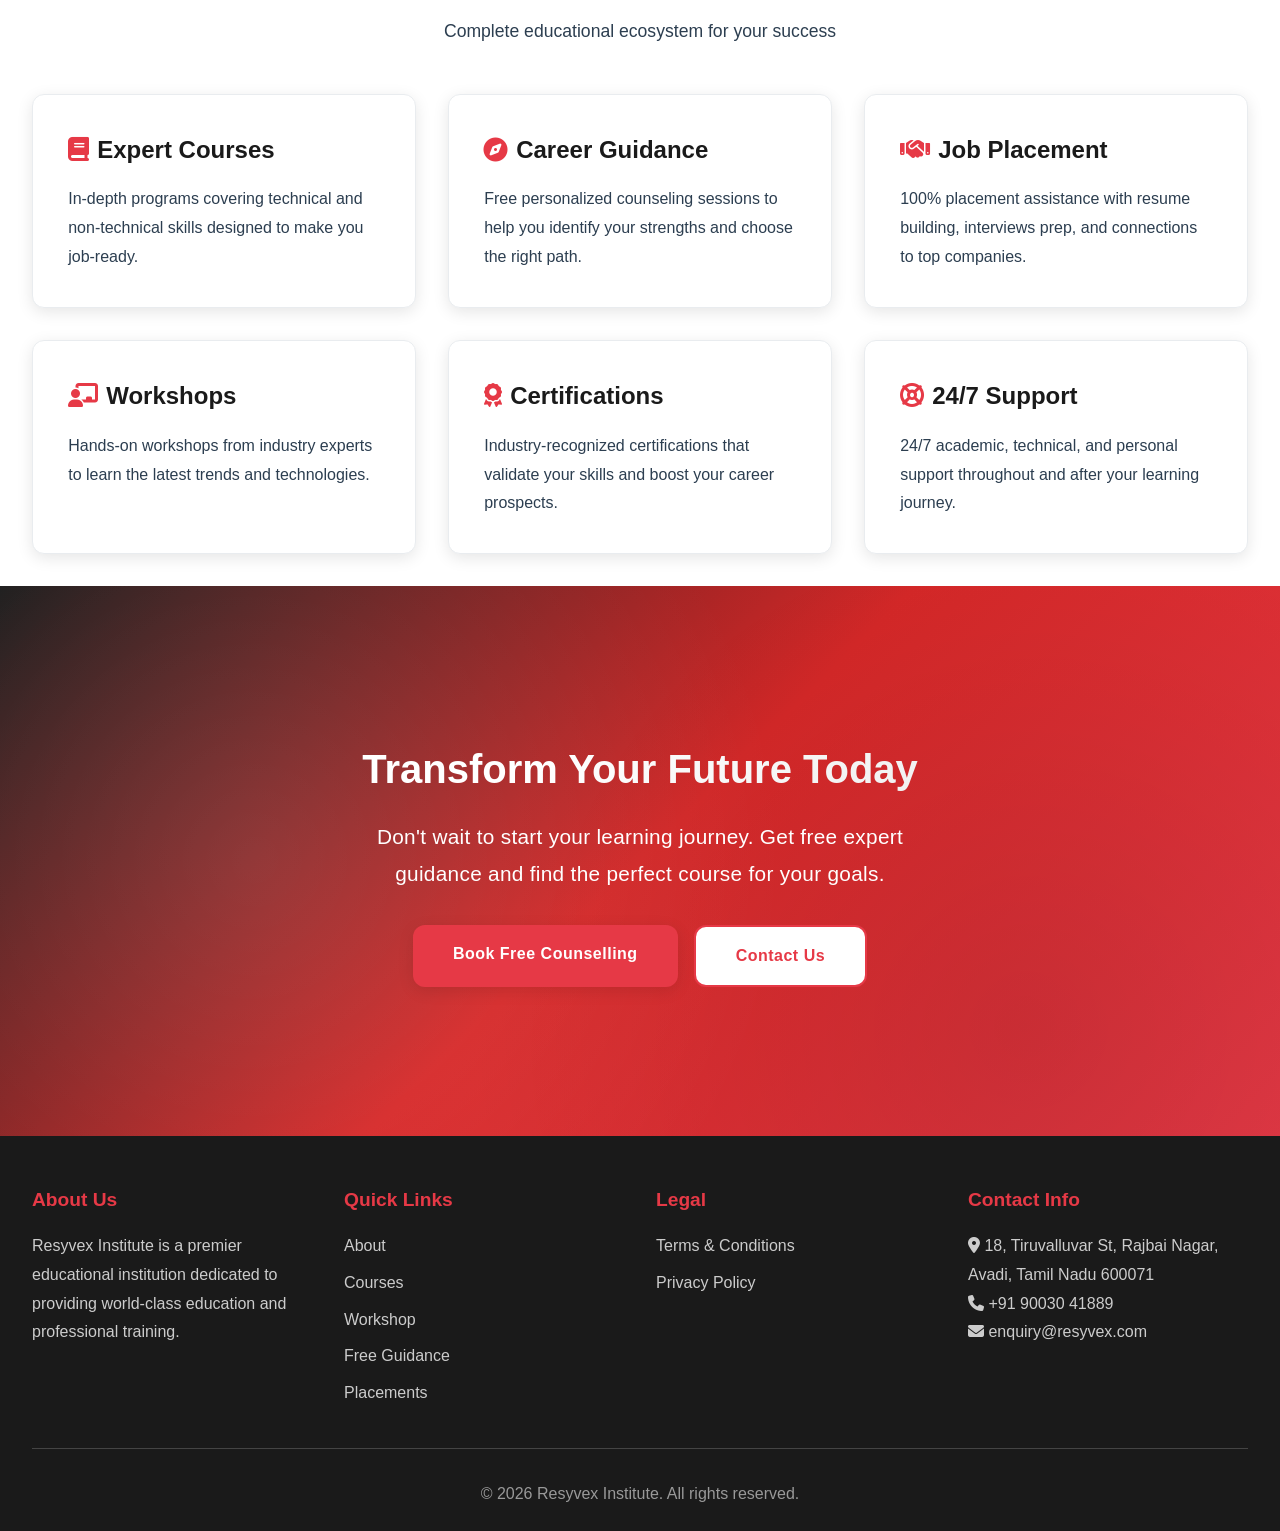
==== commit d5ad087f: "added career page  and linked to the master website" ====
--- a/index.html
+++ b/index.html
@@ -19,7 +19,63 @@
     <link rel="canonical" href="https://resyvexinstitute.com/">
     <title>Resyvex Institute - Professional Education & Training</title>
     <link rel="stylesheet" href="css/styles.css">
+    <link rel="shortcut icon" href="Image/fav-icon.png" type="image/x-icon">
     <link rel="stylesheet" href="https://cdnjs.cloudflare.com/ajax/libs/font-awesome/6.4.0/css/all.min.css">
+    
+    <!-- Schema.org Structured Data -->
+    <script type="application/ld+json">
+    {
+      "@context": "https://schema.org",
+      "@type": "Organization",
+      "name": "Resyvex Institute",
+      "url": "https://resyvexinstitute.com",
+      "logo": "https://resyvexinstitute.com/Image/logo.png",
+      "description": "Professional electronics and embedded systems training institute",
+      "contactPoint": {
+        "@type": "ContactPoint",
+        "contactType": "Customer Support",
+        "telephone": "+91-9003041889",
+        "email": "enquiry@resyvex.com",
+        "areaServed": "IN"
+      },
+      "address": {
+        "@type": "PostalAddress",
+        "streetAddress": "18 Tiruvalluvar St, Rajbai Nagar",
+        "addressLocality": "Avadi",
+        "addressRegion": "Tamil Nadu",
+        "postalCode": "600071",
+        "addressCountry": "IN"
+      },
+      "sameAs": [
+        "https://www.resyvex.com",
+        "https://www.facebook.com/resyvex",
+        "https://www.linkedin.com/company/resyvex"
+      ]
+    }
+    </script>
+
+    <script type="application/ld+json">
+    {
+      "@context": "https://schema.org",
+      "@type": "EducationalOrganization",
+      "name": "Resyvex Institute",
+      "url": "https://resyvexinstitute.com",
+      "description": "Leading provider of electronics, embedded systems, and PCB design courses",
+      "address": {
+        "@type": "PostalAddress",
+        "streetAddress": "18 Tiruvalluvar St, Rajbai Nagar",
+        "addressLocality": "Avadi",
+        "addressRegion": "Tamil Nadu",
+        "postalCode": "600071",
+        "addressCountry": "IN"
+      },
+      "aggregateRating": {
+        "@type": "AggregateRating",
+        "ratingValue": "4.8",
+        "ratingCount": "500"
+      }
+    }
+    </script>
 </head>
 <body>
     <!-- Header & Navigation -->
@@ -39,6 +95,7 @@
                 <li><a href="placements.html">Placements</a></li>
                 <li><a href="student-support.html">Student Support</a></li>
                 <li><a href="about.html" class="active">About</a></li>
+                <li><a href="https://www.resyvex.com/careers.html">Career</a></li>
                 <li><a href="contact.html">Contact</a></li>
             </ul>
         </nav>
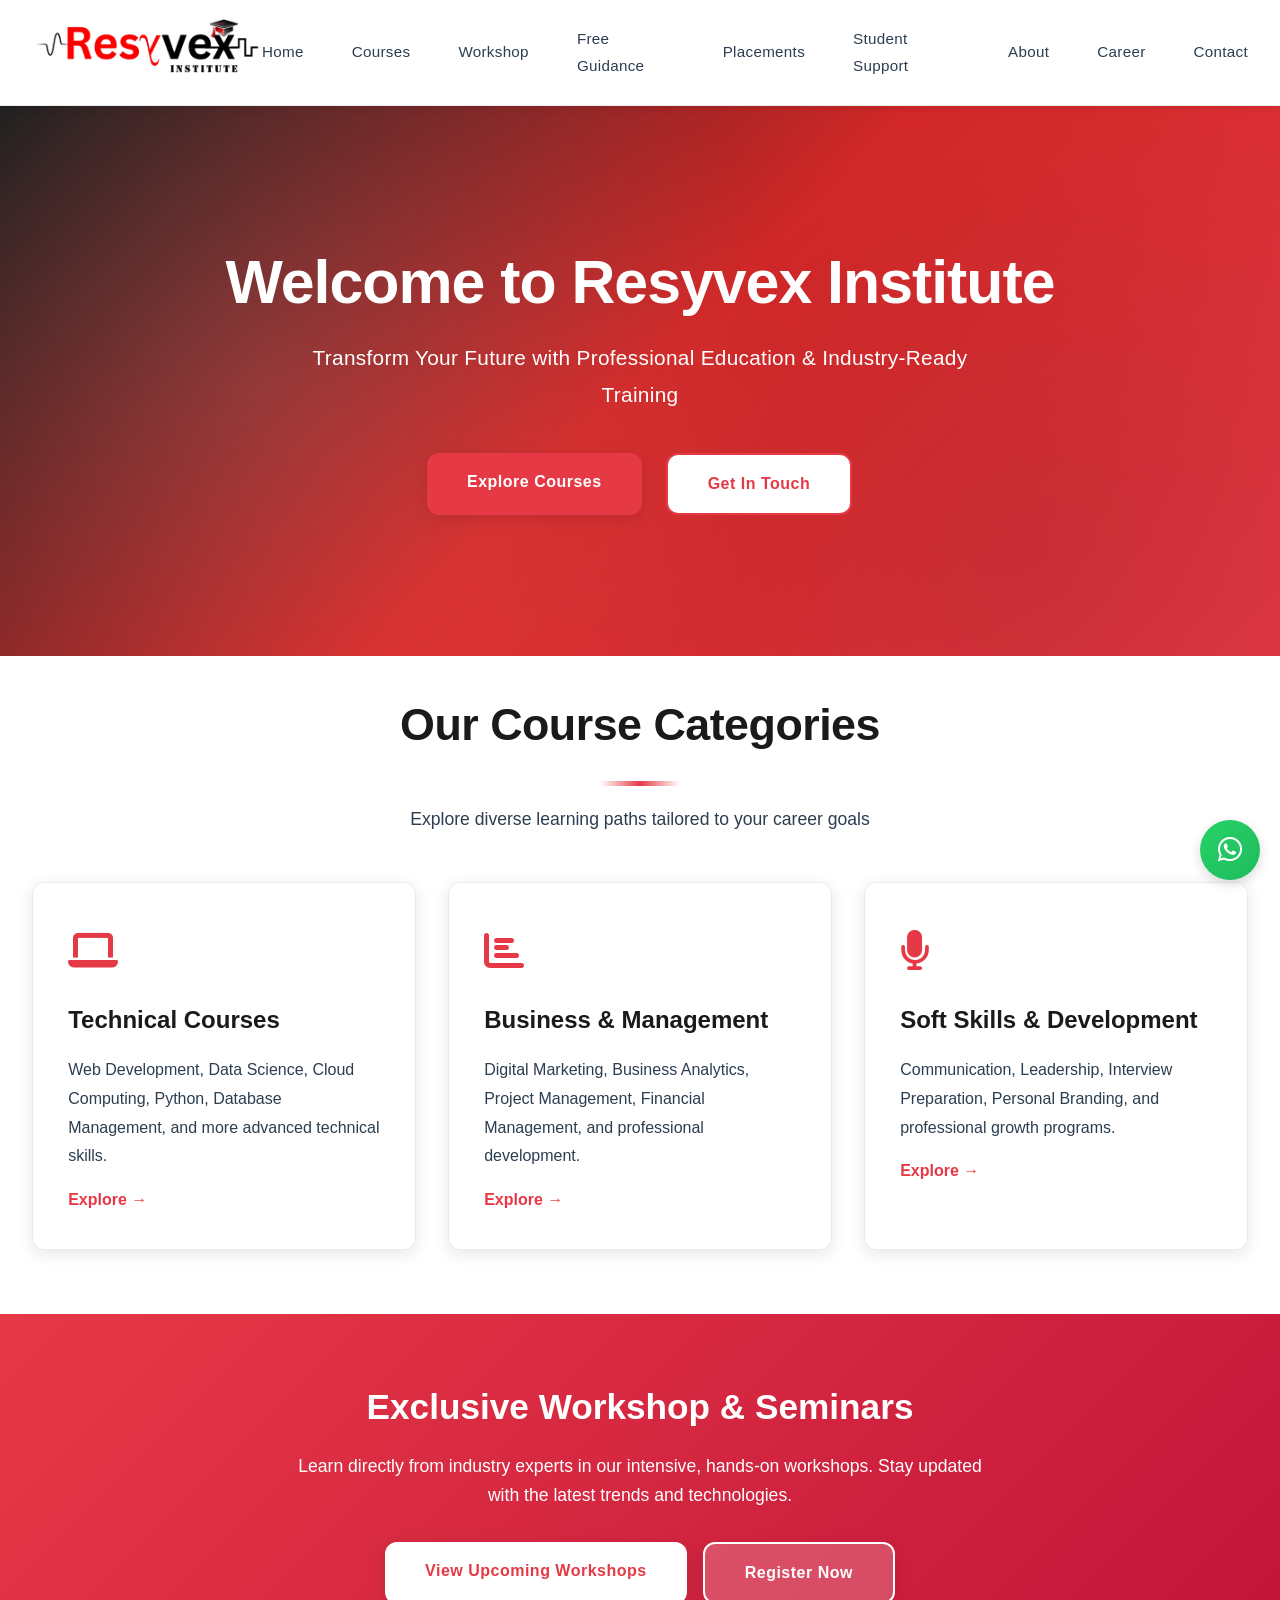
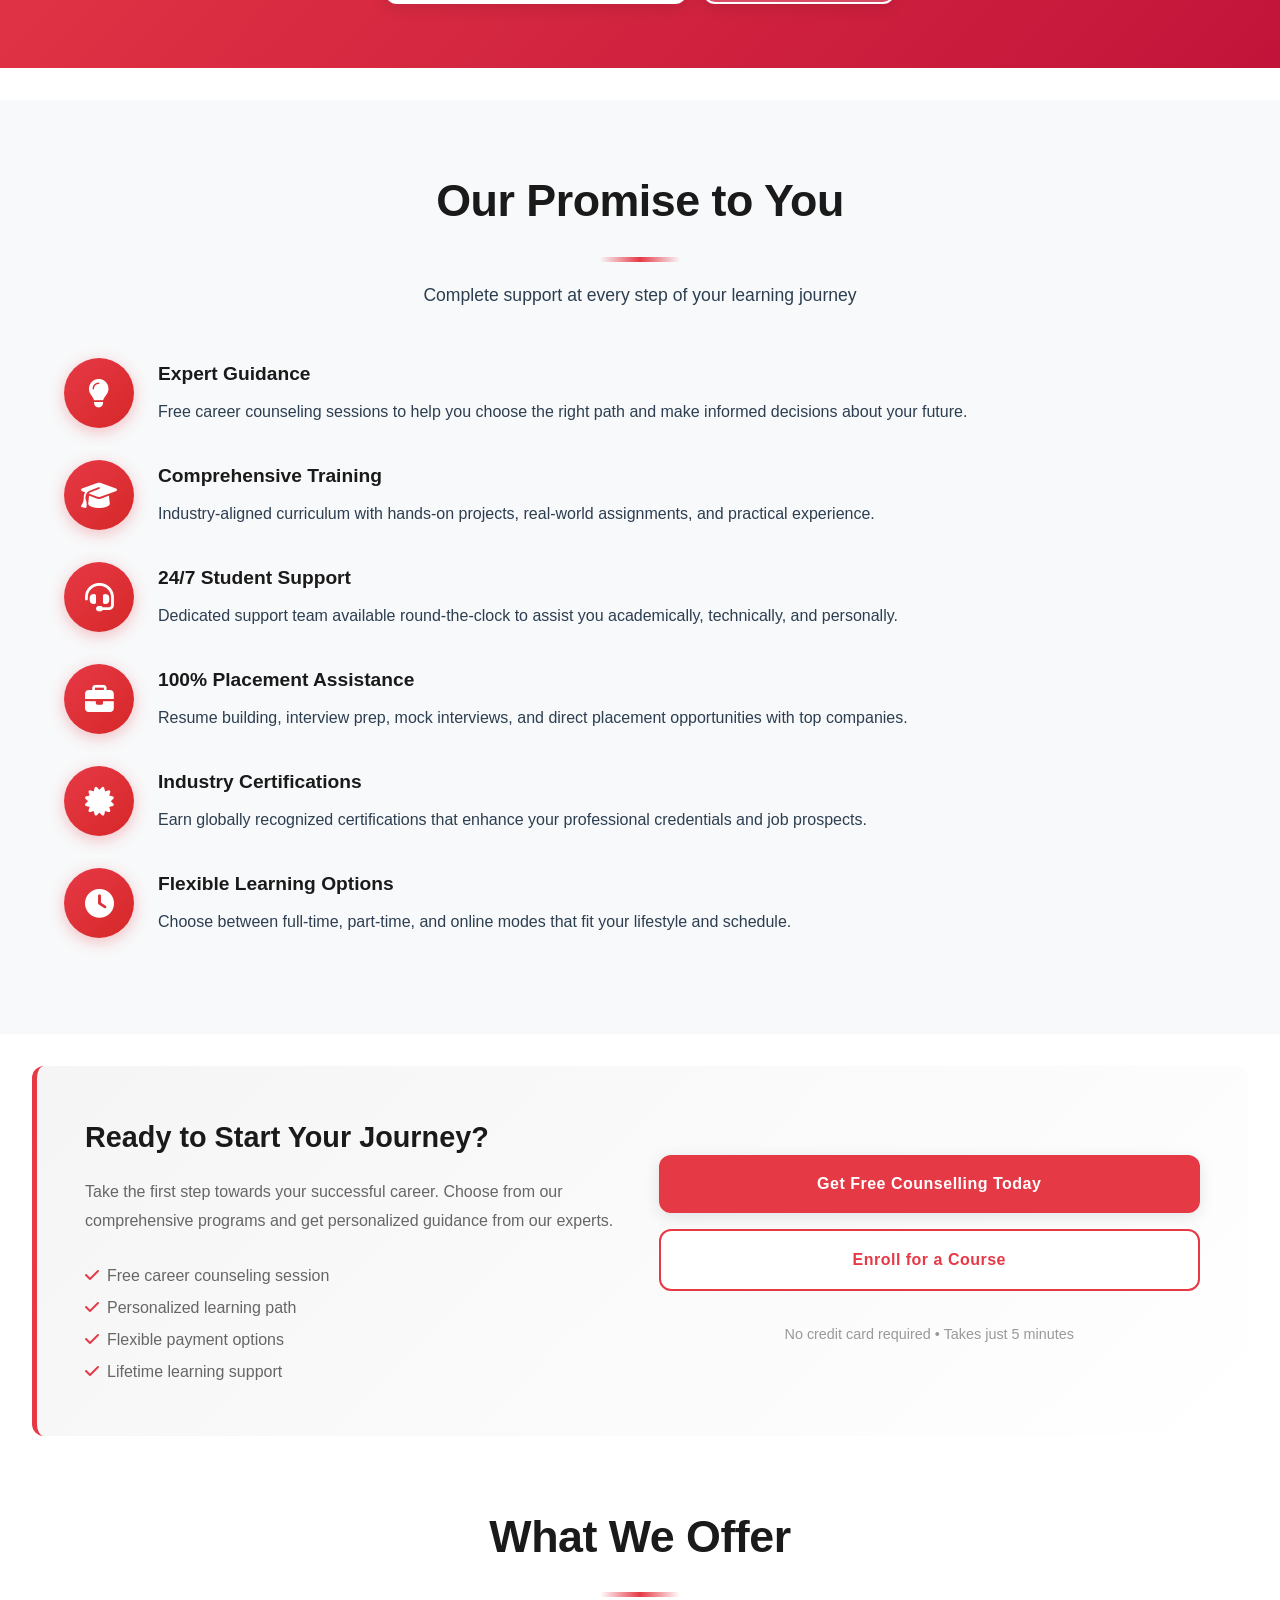
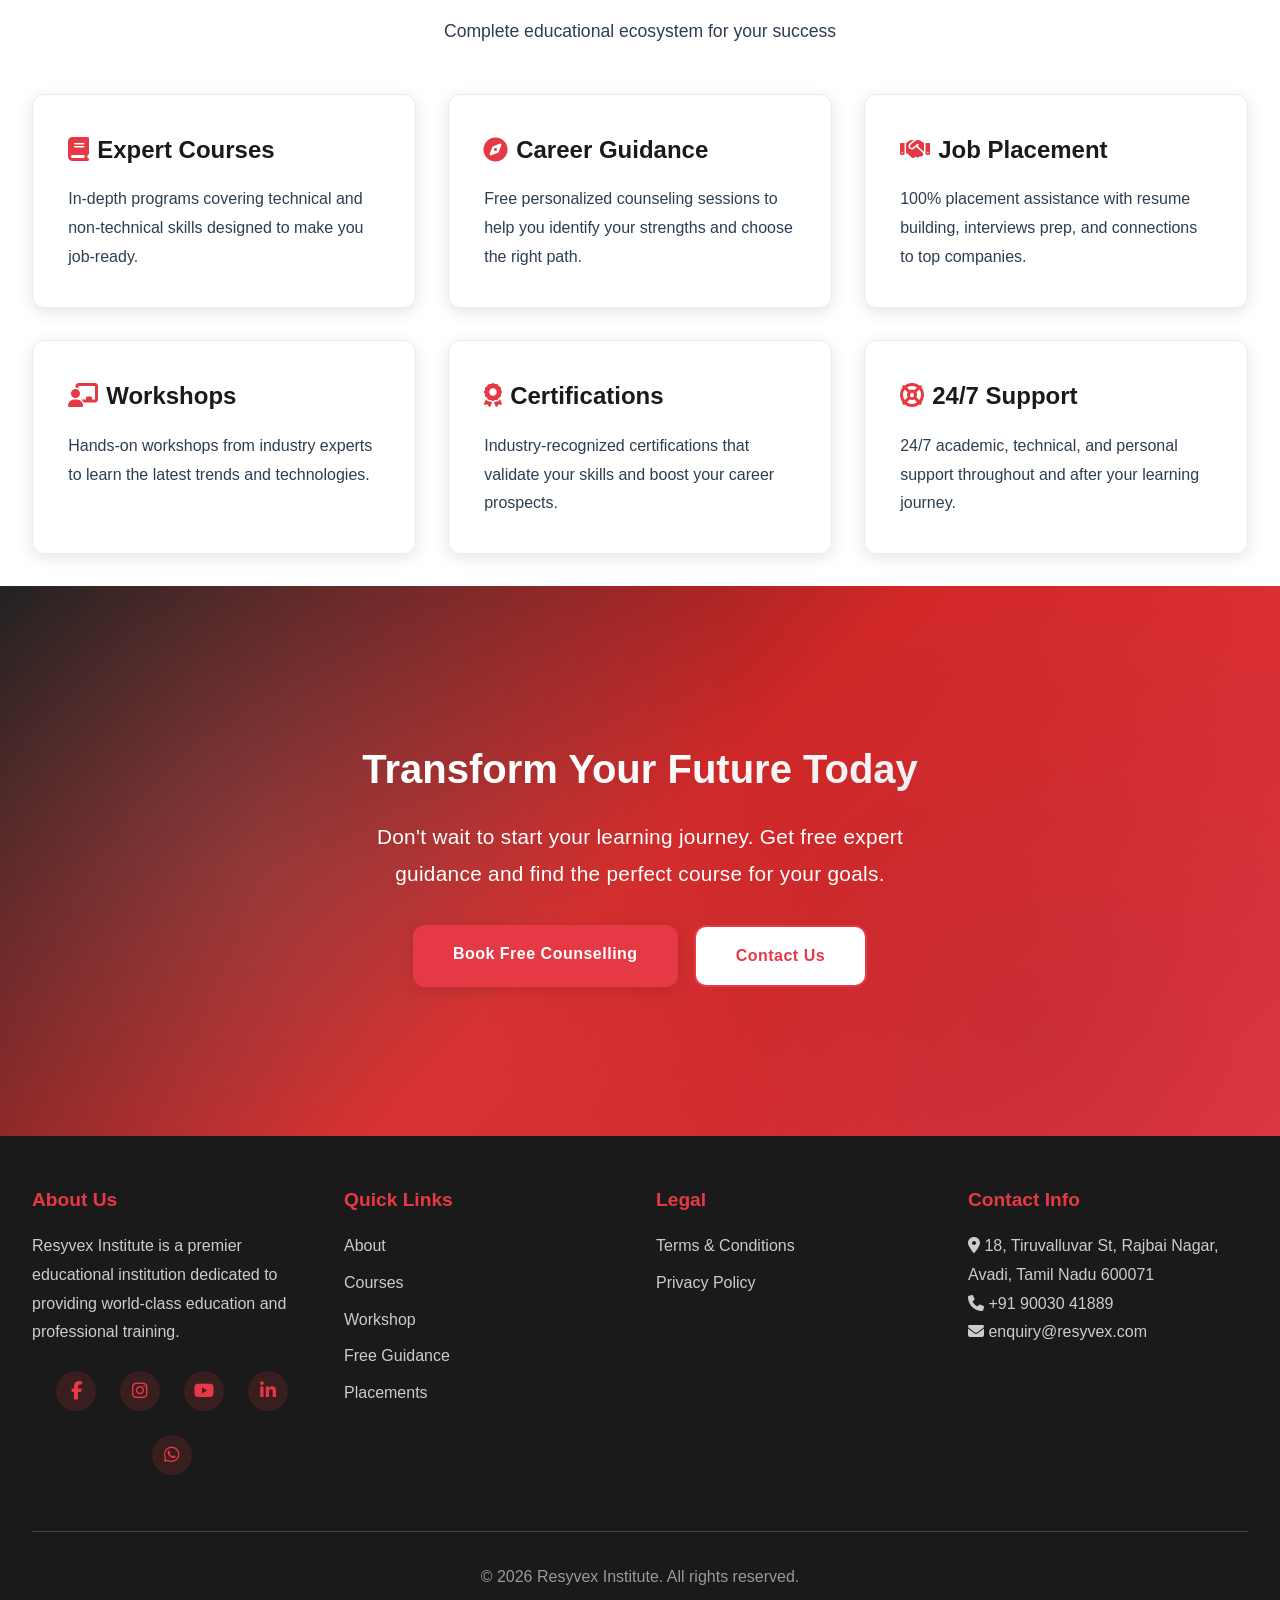
==== commit 4127bc9b: "added social media links to footer Co-authored-by: Copilot <copilot@github.com>" ====
--- a/index.html
+++ b/index.html
@@ -317,6 +317,13 @@
                 <div class="footer-section">
                     <h4>About Us</h4>
                     <p>Resyvex Institute is a premier educational institution dedicated to providing world-class education and professional training.</p>
+                    <div class="social-links" style="margin-top: 1.5rem;">
+                        <a href="https://www.facebook.com/people/Resyvex-Innovation/pfbid02MprWMvhYtNH3i6axrx44cu7EaxTENrzgRsykPj5PcJx5muYfM79S8TbA2K8MUeeJl/" target="_blank" rel="noopener" aria-label="Facebook"><i class="fab fa-facebook-f" aria-hidden="true"></i></a>
+                        <a href="https://www.instagram.com/resyvex/" target="_blank" rel="noopener" aria-label="Instagram"><i class="fab fa-instagram" aria-hidden="true"></i></a>
+                        <a href="https://www.youtube.com/@Resyvex" target="_blank" rel="noopener" aria-label="YouTube"><i class="fab fa-youtube" aria-hidden="true"></i></a>
+                        <a href="https://www.linkedin.com/in/resyvex/" target="_blank" rel="noopener" aria-label="LinkedIn"><i class="fab fa-linkedin-in" aria-hidden="true"></i></a>
+                        <a href="https://wa.me/919445916889?text=Hello%20I%20want%20more%20info" target="_blank" rel="noopener" aria-label="WhatsApp"><i class="fab fa-whatsapp" aria-hidden="true"></i></a>
+                    </div>
                 </div>
 
                 <div class="footer-section">
@@ -347,8 +354,7 @@
             </div>
 
             <div class="footer-bottom">
-               <p>&copy; 2026 Resyvex Institute. All rights reserved.</p>
-                 
+                <p>&copy; 2026 Resyvex Institute. All rights reserved.</p>
             </div>
         </div>
     </footer>
--- a/css/styles.css
+++ b/css/styles.css
@@ -785,6 +785,40 @@
   margin-bottom: 0.5rem;
 }
 
+/* Social Media Links in Footer */
+.social-links {
+  display: flex;
+  justify-content: center;
+  gap: 1.5rem;
+  margin-bottom: 1.5rem;
+  flex-wrap: wrap;
+}
+
+.social-links a {
+  display: inline-flex;
+  align-items: center;
+  justify-content: center;
+  width: 40px;
+  height: 40px;
+  background-color: rgba(230, 57, 70, 0.15);
+  color: var(--primary-red);
+  border-radius: 50%;
+  text-decoration: none;
+  transition: all 0.3s ease;
+  border: 2px solid transparent;
+}
+
+.social-links a:hover {
+  background-color: var(--primary-red);
+  color: var(--light-white);
+  transform: translateY(-4px);
+  box-shadow: 0 8px 16px rgba(230, 57, 70, 0.3);
+}
+
+.social-links a i {
+  font-size: 18px;
+}
+
 /* ========================================
    RESPONSIVE DESIGN
    ======================================== */
@@ -1038,6 +1072,132 @@
 .stat-label {
   color: var(--dark-black);
   font-weight: 600;
+}
+
+/* ========================================
+   FLOATING WHATSAPP WIDGET
+   ======================================== */
+
+.whatsapp-widget {
+  position: fixed;
+  bottom: 20px;
+  right: 20px;
+  z-index: 999;
+  font-family: 'Segoe UI', Tahoma, Geneva, Verdana, sans-serif;
+}
+
+.whatsapp-button {
+  display: flex;
+  align-items: center;
+  justify-content: center;
+  width: 60px;
+  height: 60px;
+  border-radius: 50%;
+  background: linear-gradient(135deg, #25d366, #20ba5e);
+  color: white;
+  font-size: 28px;
+  cursor: pointer;
+  box-shadow: 0 4px 12px rgba(0, 0, 0, 0.15);
+  transition: all 0.3s ease;
+  border: none;
+  text-decoration: none;
+  display: flex;
+  align-items: center;
+  justify-content: center;
+  animation: slideUp 0.5s ease-out;
+}
+
+.whatsapp-button:hover {
+  transform: scale(1.1) translateY(-5px);
+  box-shadow: 0 8px 20px rgba(37, 211, 102, 0.3);
+}
+
+.whatsapp-button:active {
+  transform: scale(0.95);
+}
+
+.whatsapp-tooltip {
+  position: absolute;
+  bottom: 75px;
+  right: 0;
+  background-color: var(--dark-black);
+  color: white;
+  padding: 10px 16px;
+  border-radius: 8px;
+  font-size: 14px;
+  white-space: nowrap;
+  opacity: 0;
+  visibility: hidden;
+  transition: all 0.3s ease;
+  pointer-events: none;
+  box-shadow: 0 2px 8px rgba(0, 0, 0, 0.2);
+}
+
+.whatsapp-tooltip::after {
+  content: '';
+  position: absolute;
+  top: -8px;
+  right: 8px;
+  width: 0;
+  height: 0;
+  border-left: 8px solid transparent;
+  border-right: 8px solid transparent;
+  border-bottom: 8px solid var(--dark-black);
+}
+
+.whatsapp-widget:hover .whatsapp-tooltip {
+  opacity: 1;
+  visibility: visible;
+  animation: slideUpTip 0.3s ease;
+}
+
+@keyframes slideUp {
+  from {
+    opacity: 0;
+    transform: translateY(20px);
+  }
+  to {
+    opacity: 1;
+    transform: translateY(0);
+  }
+}
+
+@keyframes slideUpTip {
+  from {
+    opacity: 0;
+    transform: translateY(5px);
+  }
+  to {
+    opacity: 1;
+    transform: translateY(0);
+  }
+}
+
+@media (max-width: 768px) {
+  .whatsapp-button {
+    width: 55px;
+    height: 55px;
+    font-size: 24px;
+  }
+  
+  .whatsapp-tooltip {
+    font-size: 12px;
+    padding: 8px 12px;
+  }
+}
+
+@media (max-width: 480px) {
+  .whatsapp-button {
+    width: 50px;
+    height: 50px;
+    font-size: 22px;
+    bottom: 15px;
+    right: 15px;
+  }
+  
+  .whatsapp-tooltip {
+    display: none;
+  }
 }
 
 /* ========================================
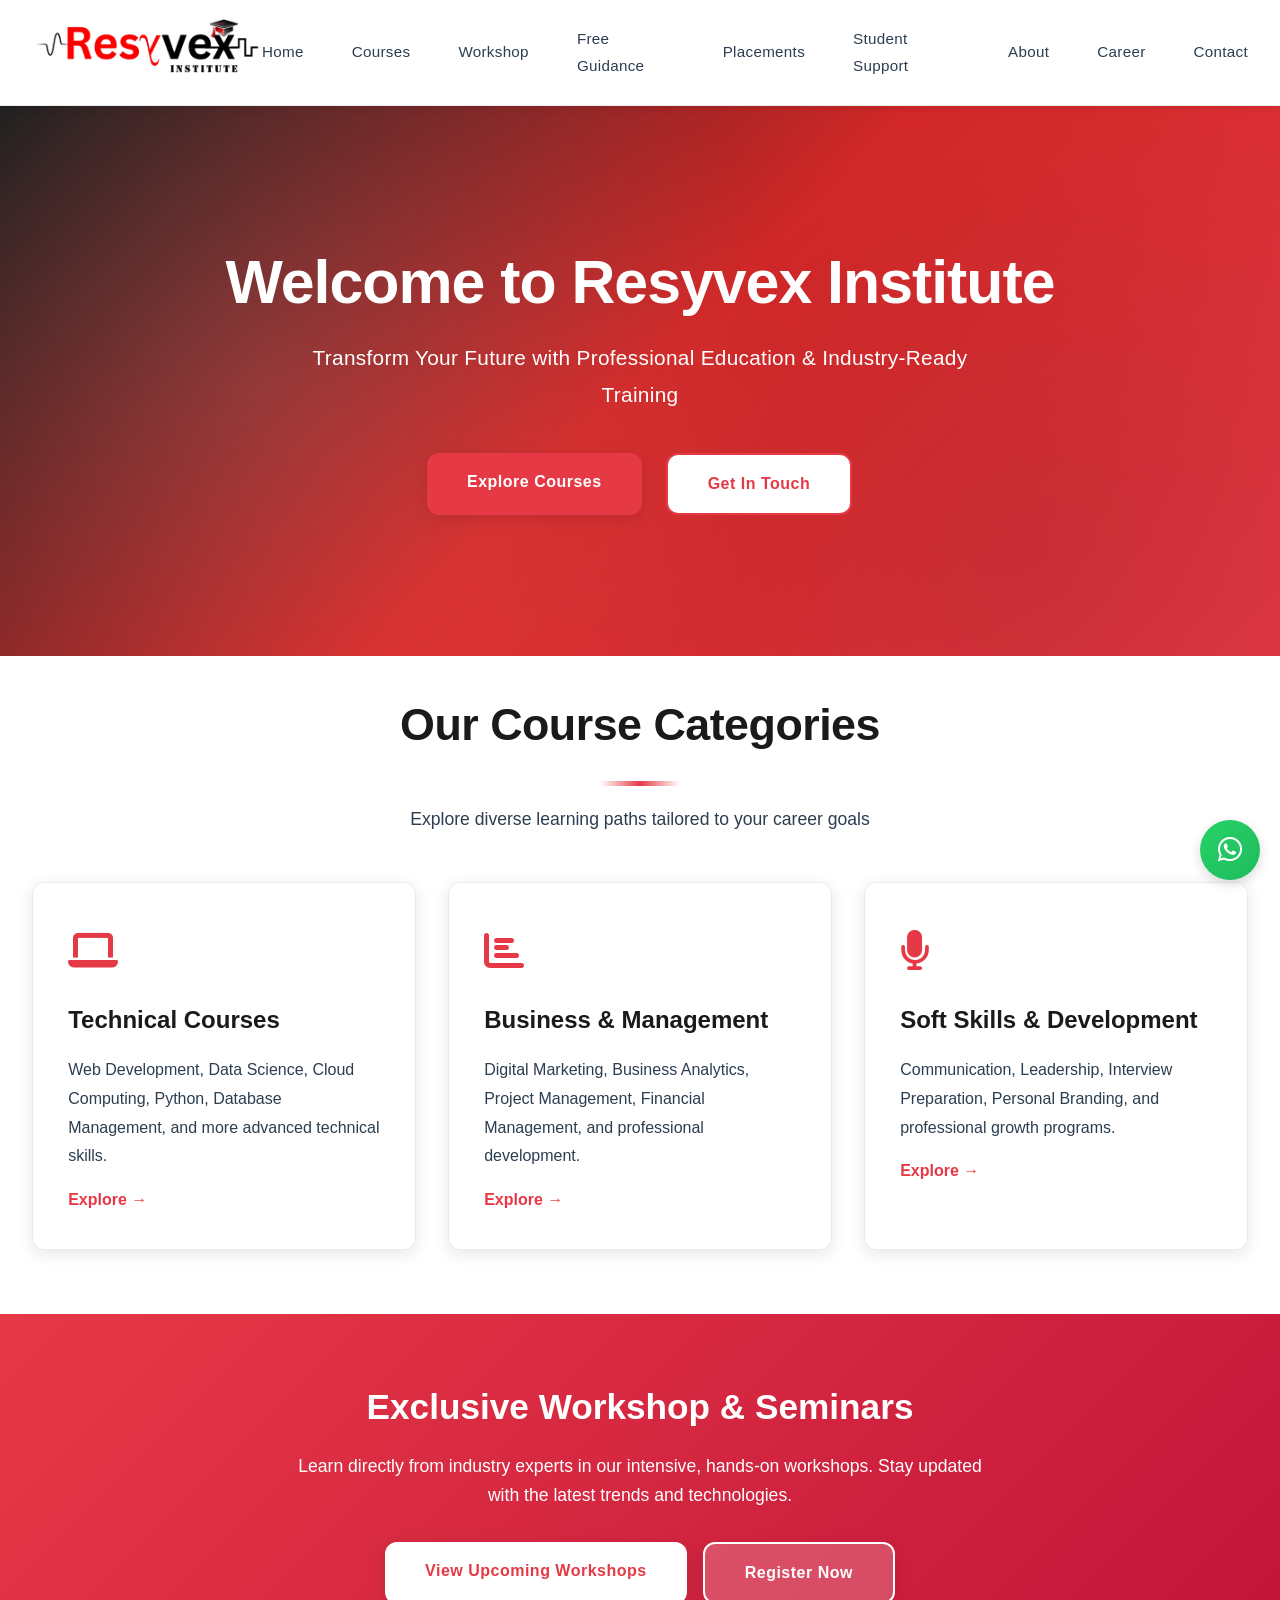
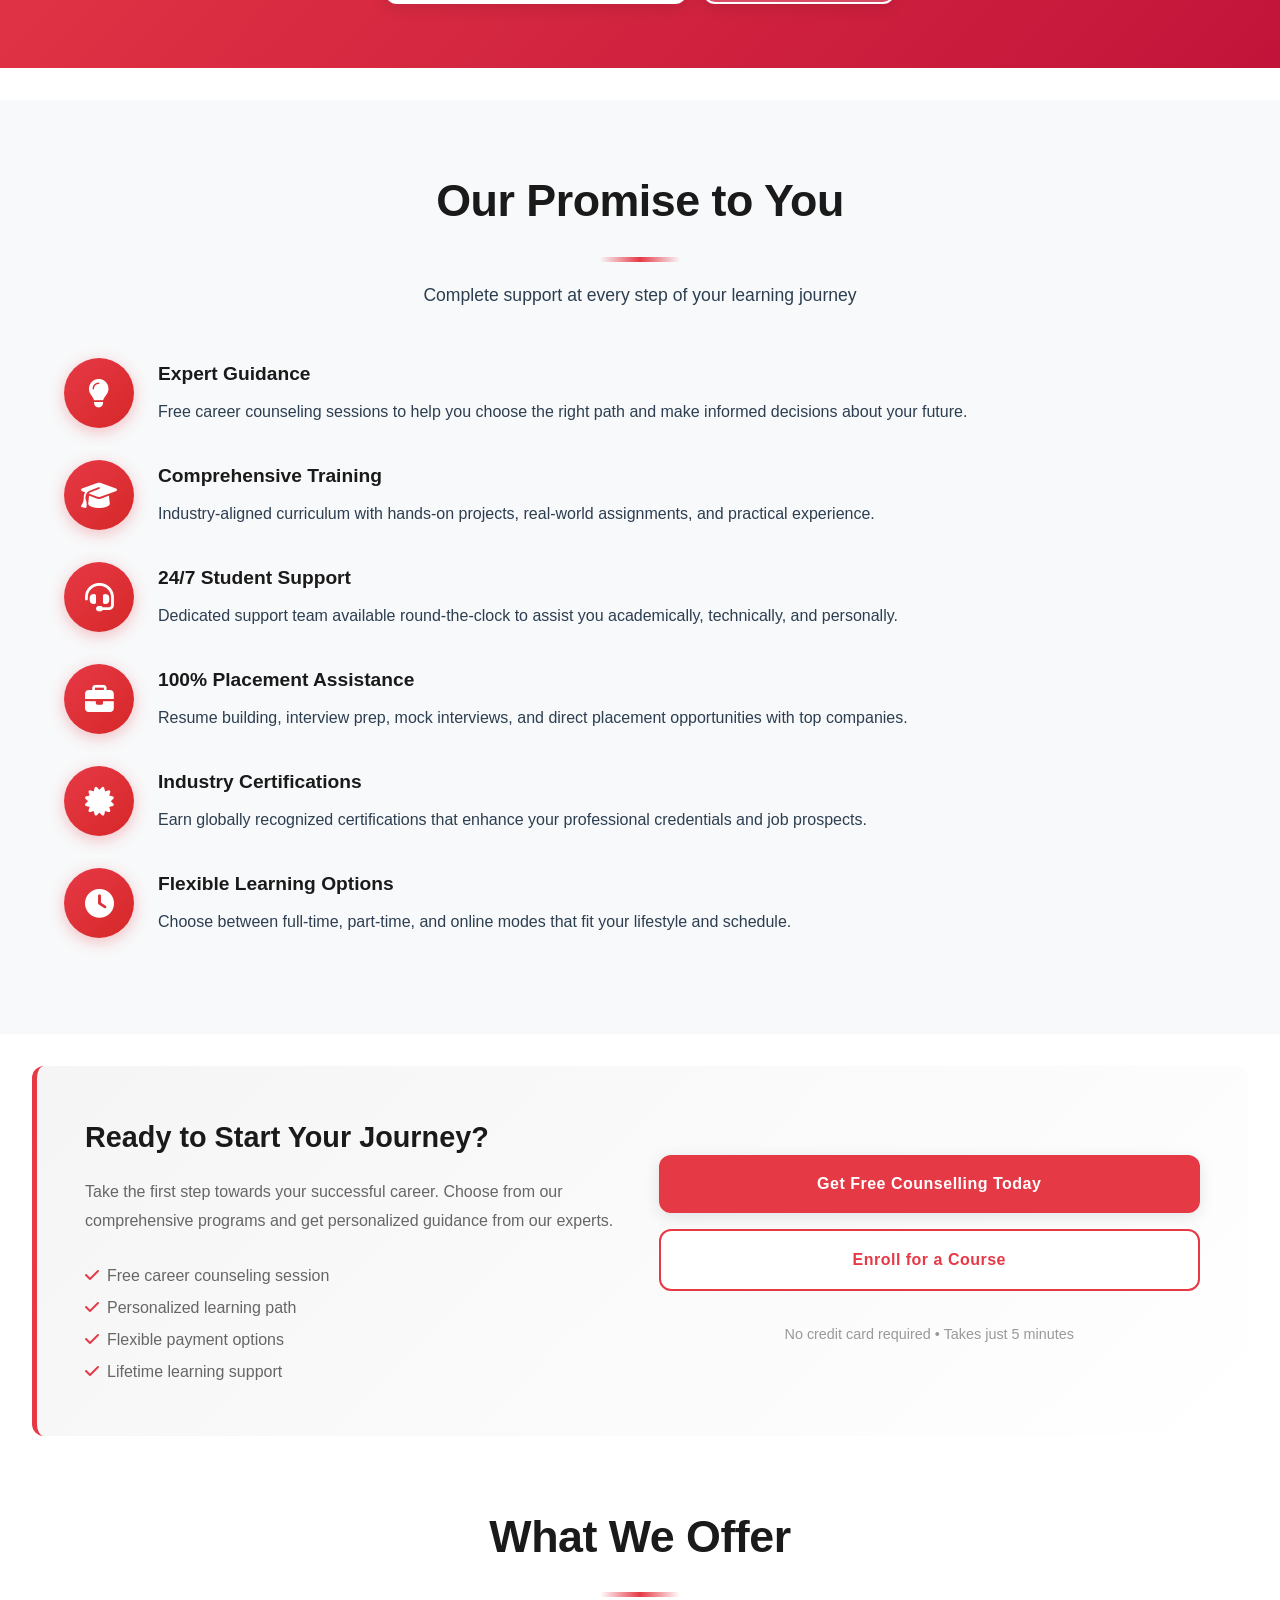
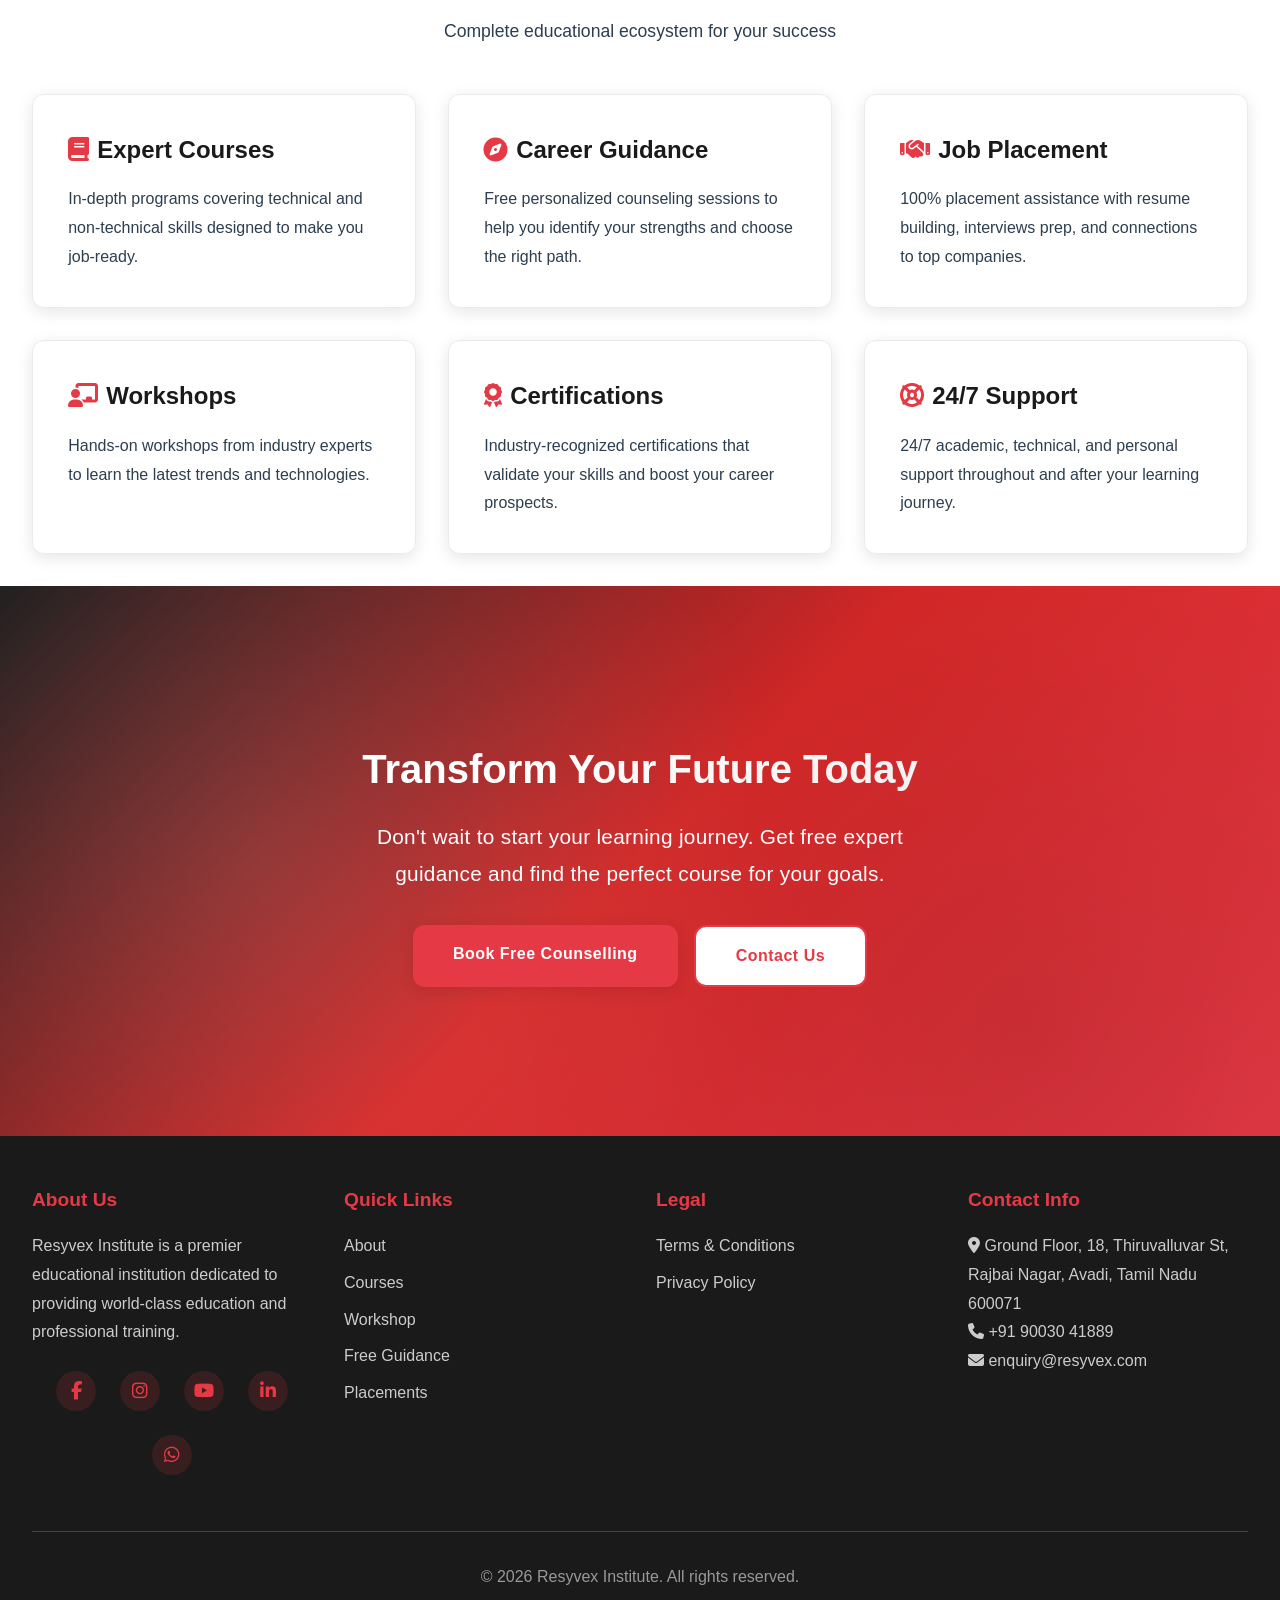
==== commit c6b19442: "address changed" ====
--- a/index.html
+++ b/index.html
@@ -322,7 +322,7 @@
                         <a href="https://www.instagram.com/resyvex/" target="_blank" rel="noopener" aria-label="Instagram"><i class="fab fa-instagram" aria-hidden="true"></i></a>
                         <a href="https://www.youtube.com/@Resyvex" target="_blank" rel="noopener" aria-label="YouTube"><i class="fab fa-youtube" aria-hidden="true"></i></a>
                         <a href="https://www.linkedin.com/in/resyvex/" target="_blank" rel="noopener" aria-label="LinkedIn"><i class="fab fa-linkedin-in" aria-hidden="true"></i></a>
-                        <a href="https://wa.me/919445916889?text=Hello%20I%20want%20more%20info" target="_blank" rel="noopener" aria-label="WhatsApp"><i class="fab fa-whatsapp" aria-hidden="true"></i></a>
+                        <a href="https://wa.me/919003041889?text=Hello%20I%20want%20more%20info" target="_blank" rel="noopener" aria-label="WhatsApp"><i class="fab fa-whatsapp" aria-hidden="true"></i></a>
                     </div>
                 </div>
 
@@ -347,7 +347,7 @@
 
                 <div class="footer-section">
                     <h4>Contact Info</h4>
-                    <p><i class="fas fa-map-marker-alt"></i> 18, Tiruvalluvar St, Rajbai Nagar, Avadi, Tamil Nadu 600071</p>
+                    <p><i class="fas fa-map-marker-alt"></i> Ground Floor, 18, Thiruvalluvar St, Rajbai Nagar, Avadi, Tamil Nadu 600071</p>
                     <p><i class="fas fa-phone"></i> +91 90030 41889</p>
                     <p><i class="fas fa-envelope"></i> enquiry@resyvex.com</p>
                 </div>
--- a/css/styles.css
+++ b/css/styles.css
@@ -277,7 +277,7 @@
 }
 
 .navbar {
-  max-width: 1400px;
+  max-width: 1600px;
   margin: 0 auto;
   padding: 1.2rem 2rem;
   display: flex;
@@ -296,6 +296,7 @@
   -webkit-text-fill-color: transparent;
   background-clip: text;
 }
+
 
 .logo span {
   color: var(--primary-red);
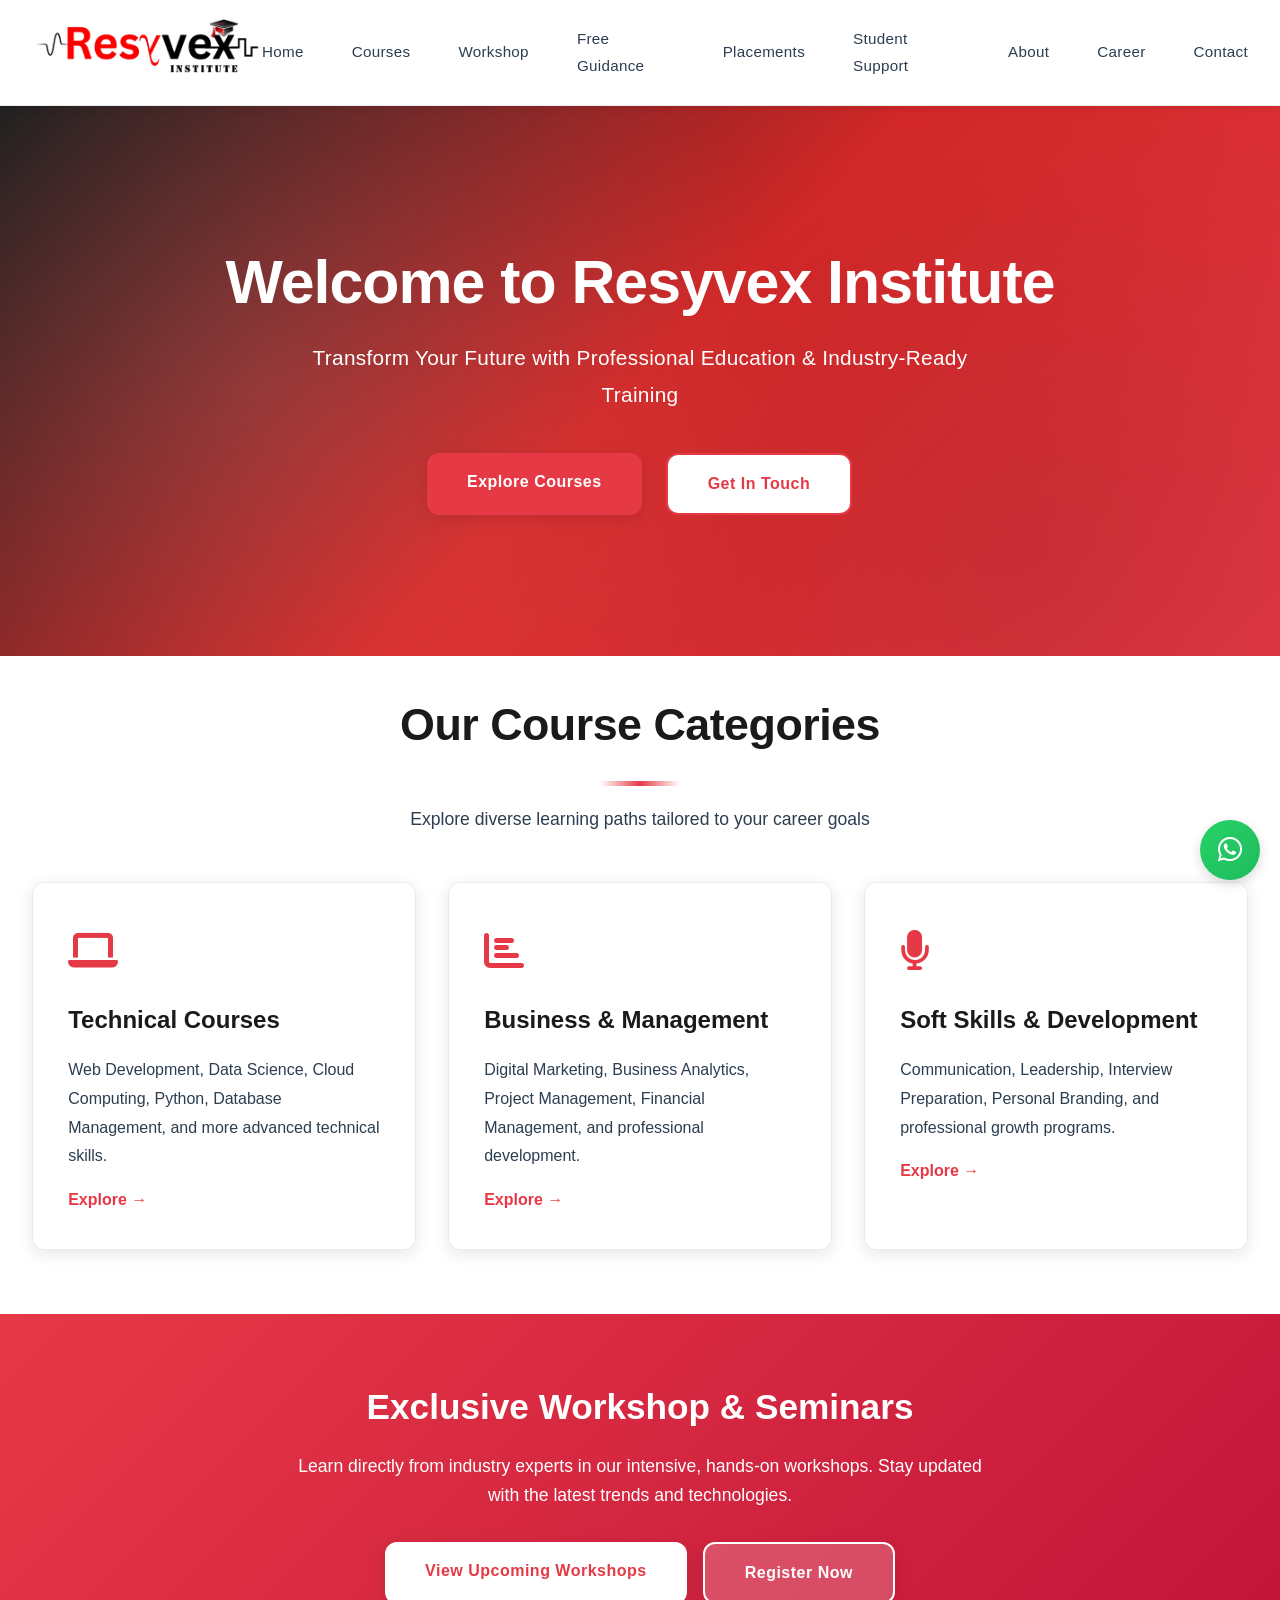
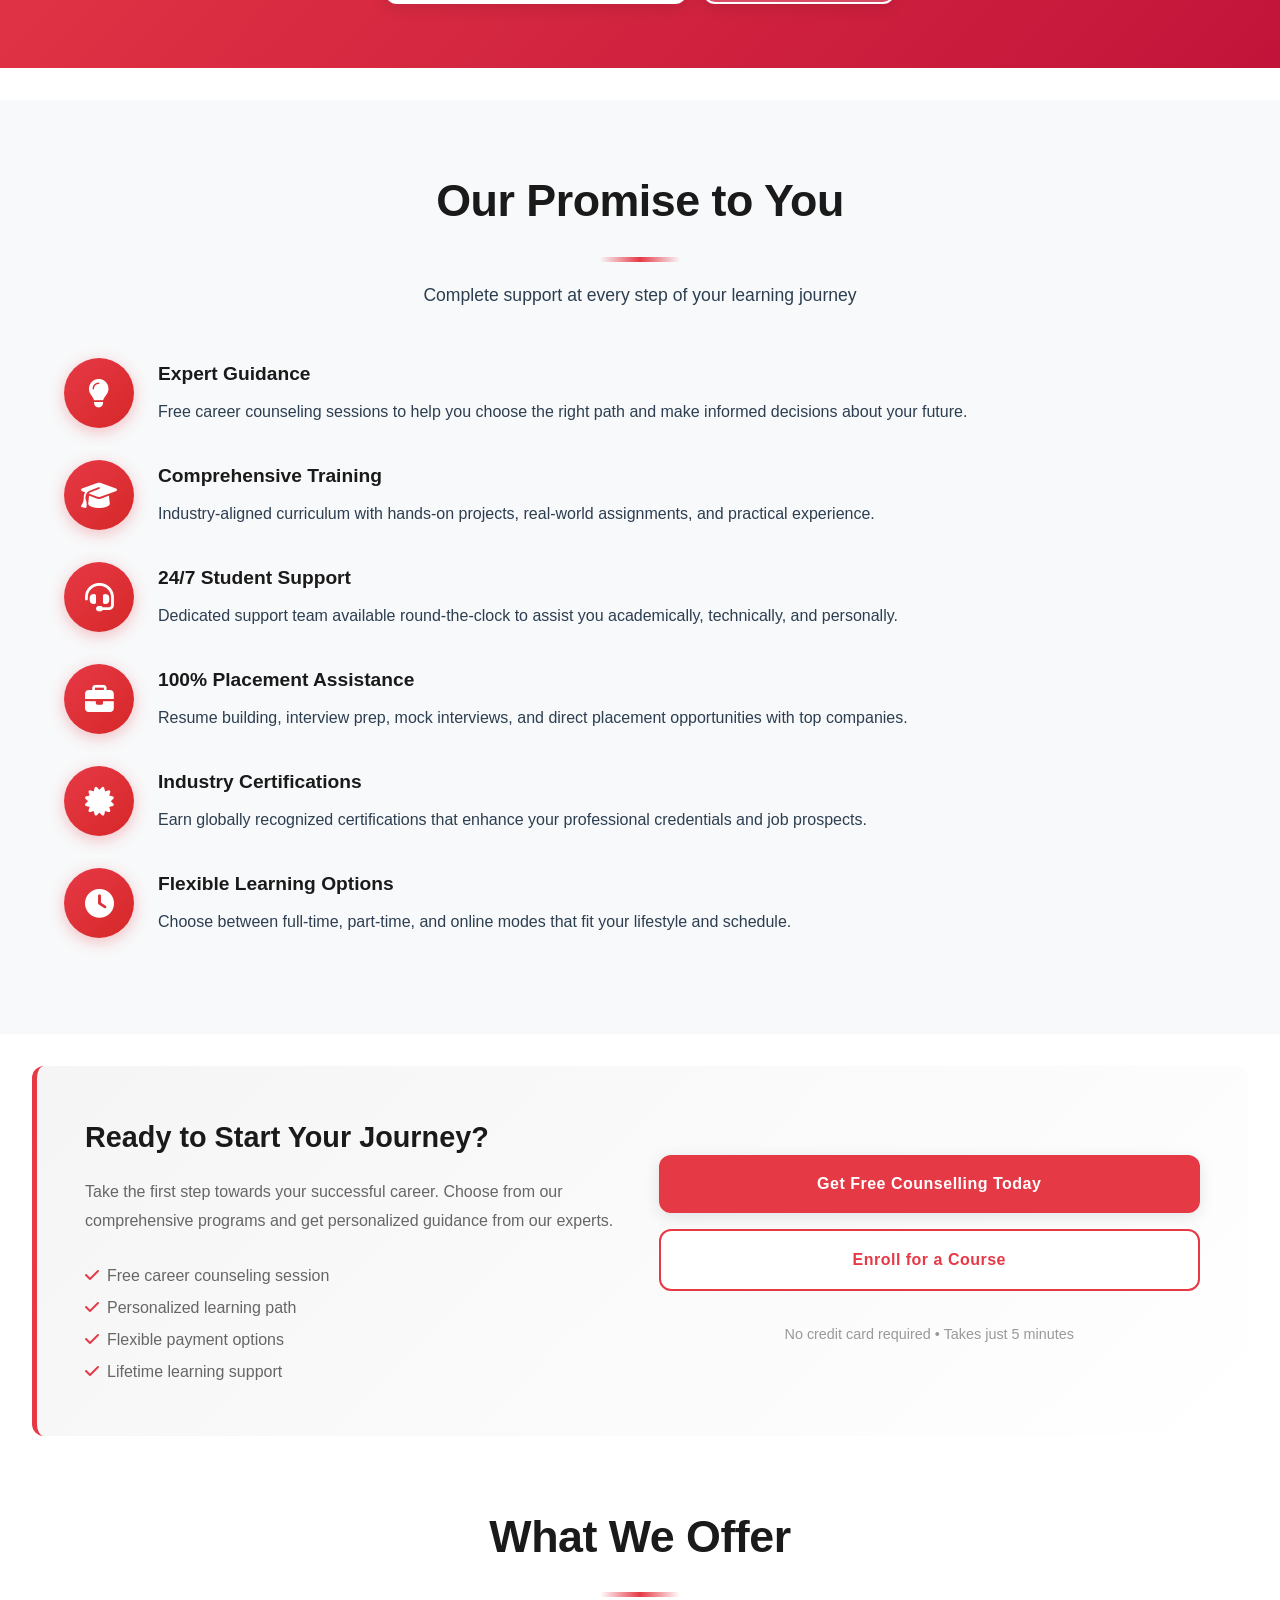
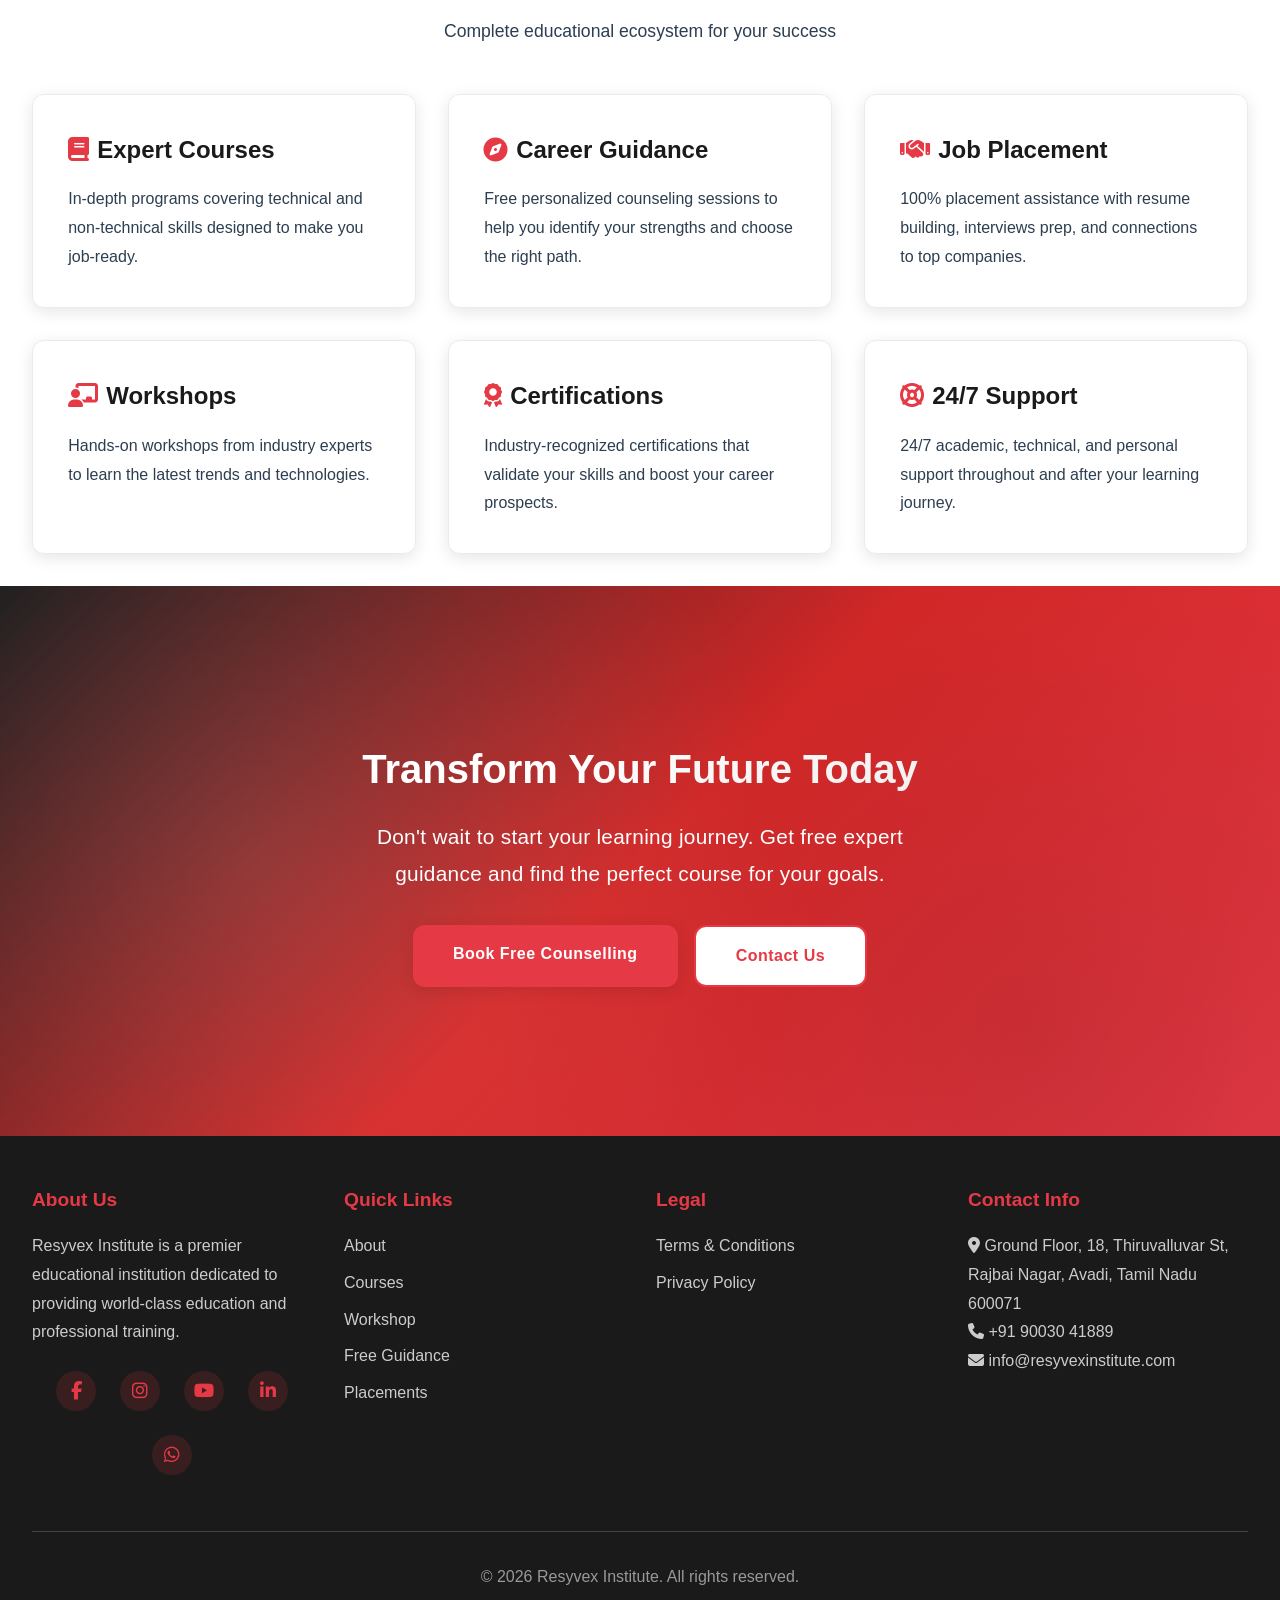
==== commit 5c297bb6: "email updated" ====
--- a/index.html
+++ b/index.html
@@ -35,7 +35,7 @@
         "@type": "ContactPoint",
         "contactType": "Customer Support",
         "telephone": "+91-9003041889",
-        "email": "enquiry@resyvex.com",
+        "email": "info@resyvexinstitute.com",
         "areaServed": "IN"
       },
       "address": {
@@ -349,7 +349,7 @@
                     <h4>Contact Info</h4>
                     <p><i class="fas fa-map-marker-alt"></i> Ground Floor, 18, Thiruvalluvar St, Rajbai Nagar, Avadi, Tamil Nadu 600071</p>
                     <p><i class="fas fa-phone"></i> +91 90030 41889</p>
-                    <p><i class="fas fa-envelope"></i> enquiry@resyvex.com</p>
+                    <p><i class="fas fa-envelope"></i> info@resyvexinstitute.com</p>
                 </div>
             </div>
 
